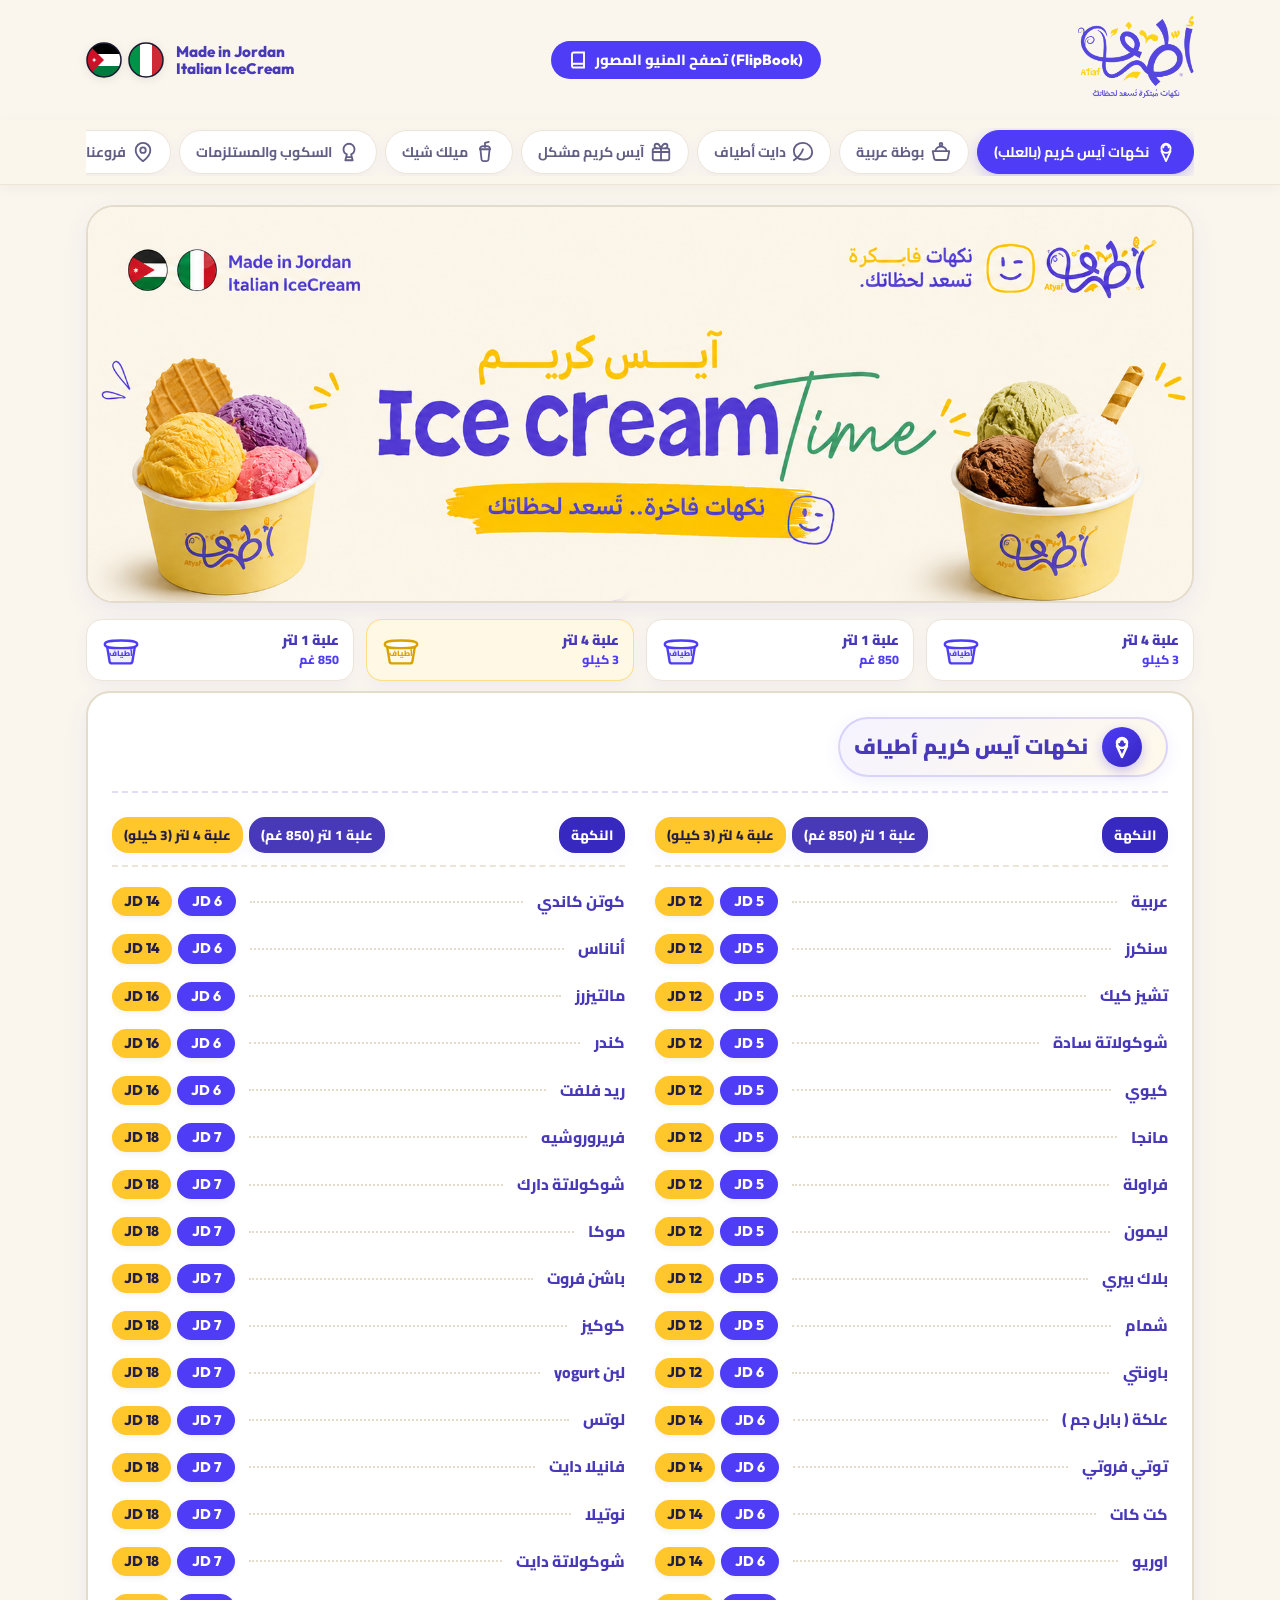
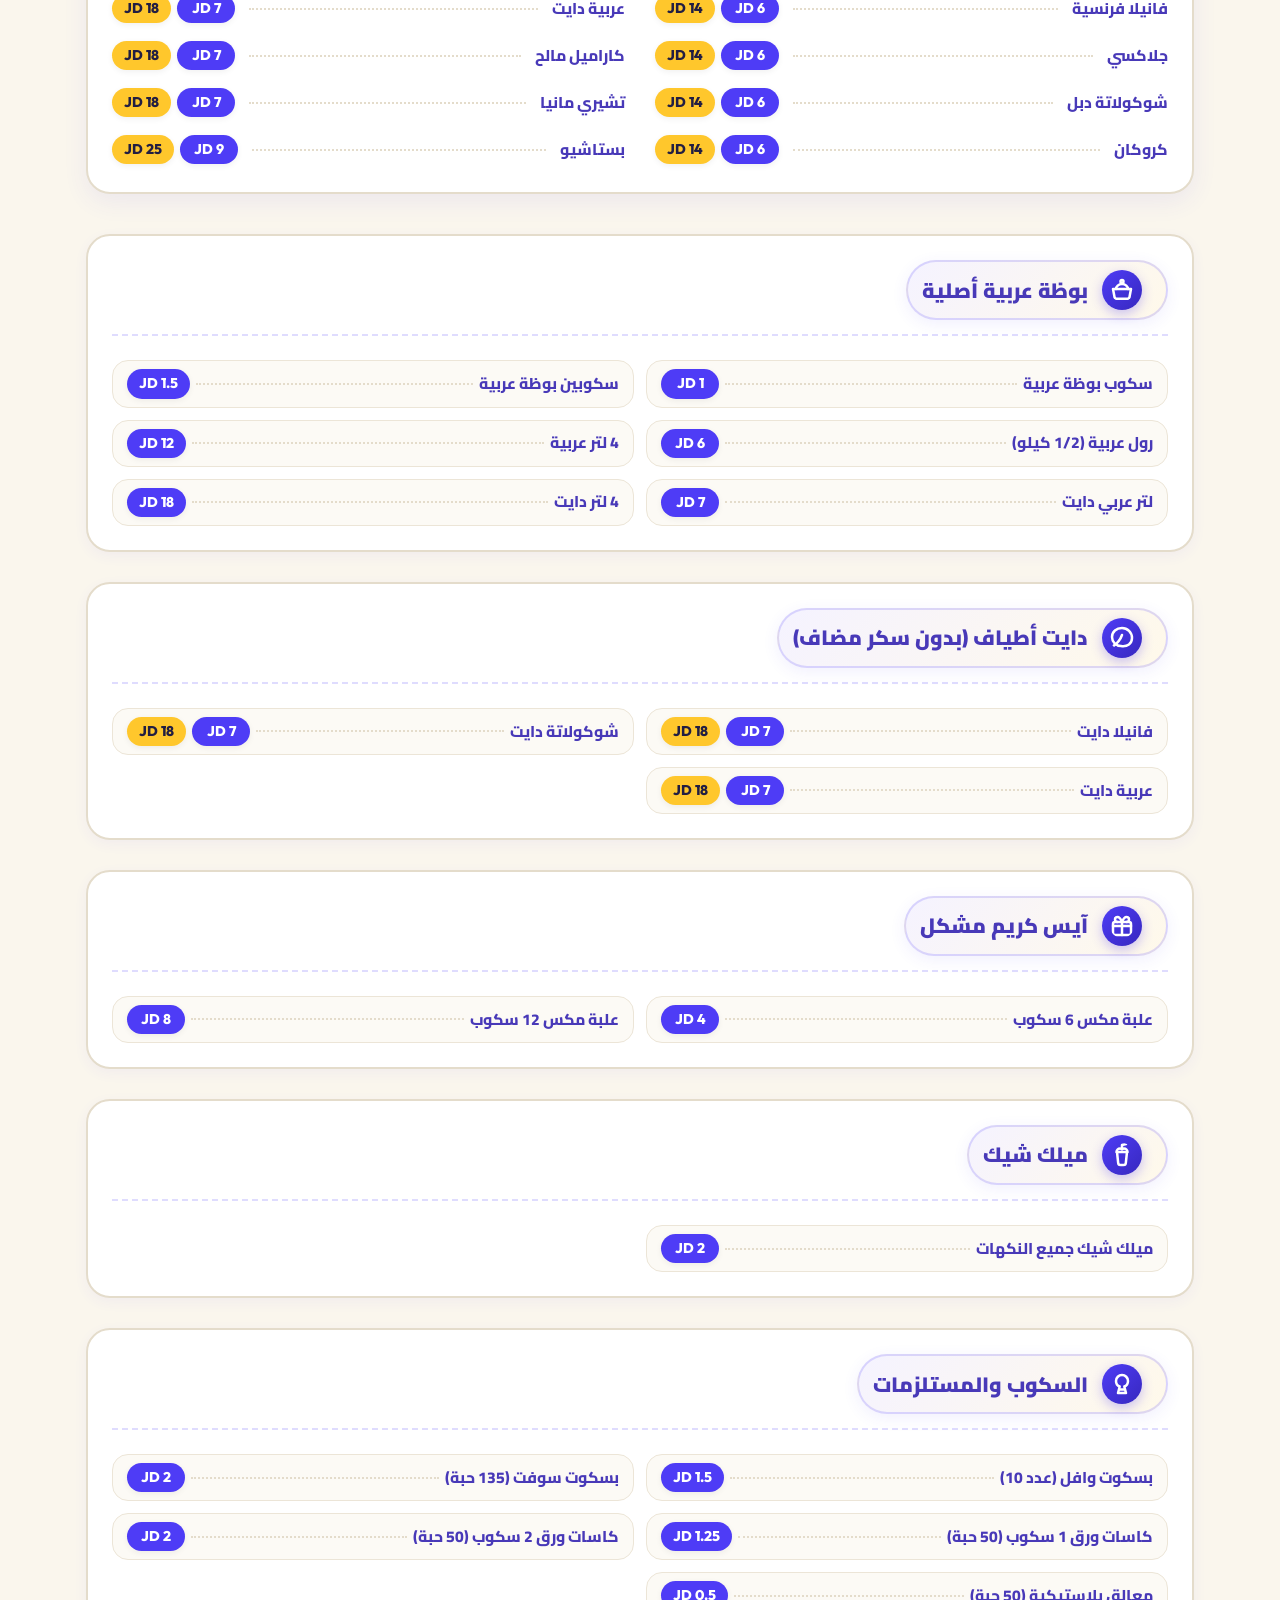
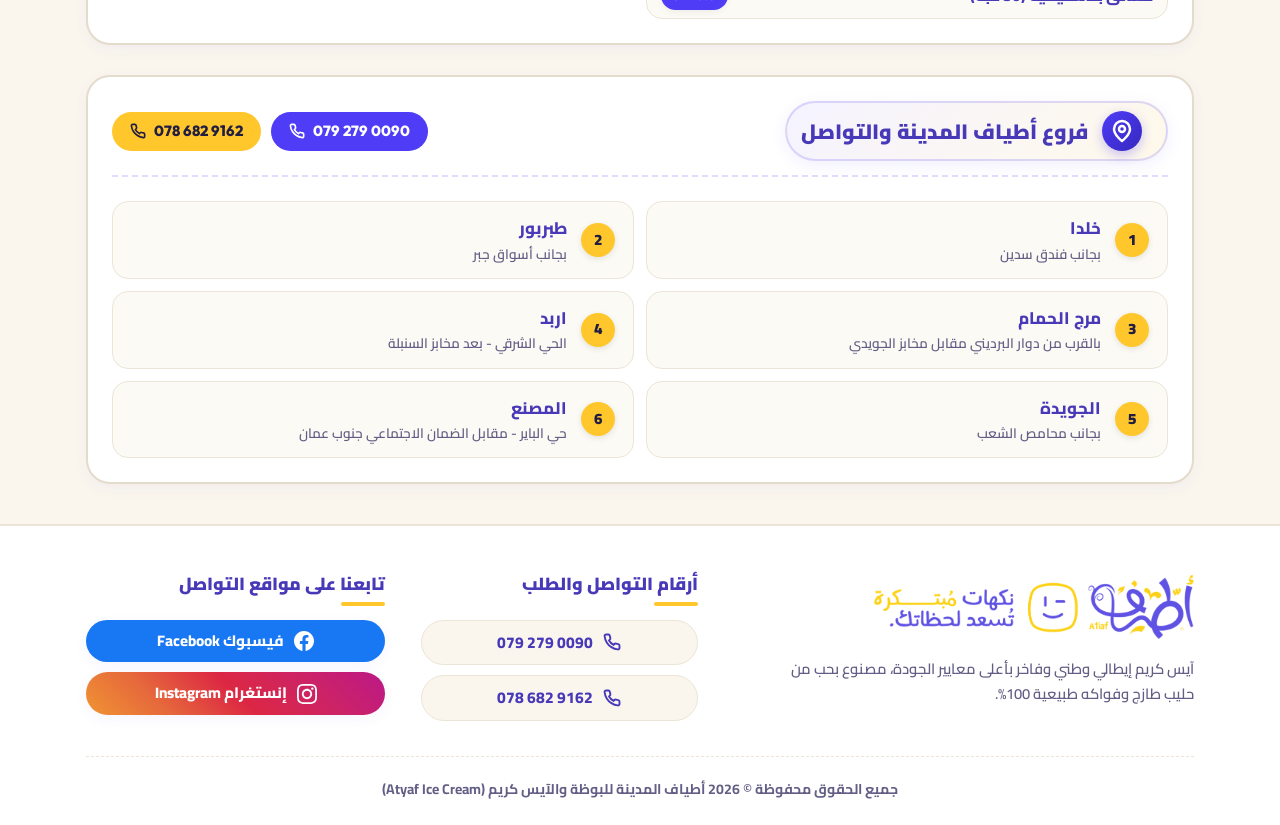
==== index.html @ 439f4ea3 "." ====
<!DOCTYPE html>
<html lang="ar" dir="rtl">

<head>
    <meta charset="UTF-8">
    <meta name="viewport" content="width=device-width, initial-scale=1.0, maximum-scale=5.0">

    <!-- SEO & Metadata -->
    <title>أطياف | قائمة بوظة وآيس كريم أطياف المدينة (Atyaf Ice Cream)</title>
    <meta name="description"
        content="قائمة بوظة وآيس كريم أطياف المدينة في الأردن. نكهات فاخرة 100% طبيعية، بوظة عربية بالمستكة، دايت بدون سكر، وفروعنا في عمان وإربد.">
    <meta name="theme-color" content="#4839B8">

    <!-- Favicon -->
    <link rel="icon" type="image/png" href="images/logo.png">

    <!-- Stylesheet -->
    <link rel="stylesheet" href="css/menu.css">
</head>

<body>

    <!-- 1. TOP HEADER & BRANDING BAR (Strict RTL: Logo Right, Search Center, Flags Left) -->
    <header class="site-header">
        <div class="container">
            <div class="header-inner">

                <!-- 1. Right (RTL Start): Logo -->
                <div class="brand-logo-wrap">
                    <a href="#" title="الصفحة الرئيسية">
                        <img src="images/logo.png" alt="شعار أطياف Atyaf Ice Cream" class="brand-logo-img">
                    </a>
                </div>

                <!-- 2. Center: Catalog Flipbook Button -->
                <div class="search-quick-box">
                    <a href="slider.html" class="phone-call-btn pill-blue" title="تصفح المنيو المصور ككتاب رقمي">
                        <svg width="18" height="18" viewBox="0 0 24 24" fill="none" stroke="currentColor" stroke-width="2.5"><path d="M4 19.5A2.5 2.5 0 0 1 6.5 17H20"/><path d="M6.5 2H20v20H6.5A2.5 2.5 0 0 1 4 19.5v-15A2.5 2.5 0 0 1 6.5 2z"/></svg>
                        <span>تصفح المنيو المصور (FlipBook)</span>
                    </a>
                </div>

                <!-- 3. Left (RTL End): Flags Badge -->
                <div class="flag-badge-custom">
                    <div class="flag-circles-wrap">
                        <!-- Jordan Flag SVG -->
                        <svg class="flag-circle-svg" width="36" height="36" viewBox="0 0 36 36">
                            <defs>
                                <clipPath id="circle-clip-jo">
                                    <circle cx="18" cy="18" r="17" />
                                </clipPath>
                            </defs>
                            <circle cx="18" cy="18" r="17" fill="#ffffff" />
                            <g clip-path="url(#circle-clip-jo)">
                                <rect x="0" y="0" width="36" height="12" fill="#000000" />
                                <rect x="0" y="12" width="36" height="12" fill="#ffffff" />
                                <rect x="0" y="24" width="36" height="12" fill="#007A3D" />
                                <polygon points="0,0 18,18 0,36" fill="#CE1126" />
                                <path d="M6 18l1.5-0.8L8 15.5l0.8 1.7L10.5 18l-1.7 0.8L8 20.5l-0.5-1.7z"
                                    fill="#ffffff" />
                            </g>
                            <circle cx="18" cy="18" r="17" fill="none" stroke="#1A1830" stroke-width="1.5" />
                        </svg>

                        <!-- Italy Flag SVG -->
                        <svg class="flag-circle-svg" width="36" height="36" viewBox="0 0 36 36">
                            <defs>
                                <clipPath id="circle-clip-it">
                                    <circle cx="18" cy="18" r="17" />
                                </clipPath>
                            </defs>
                            <circle cx="18" cy="18" r="17" fill="#ffffff" />
                            <g clip-path="url(#circle-clip-it)">
                                <rect x="0" y="0" width="12" height="36" fill="#009246" />
                                <rect x="12" y="0" width="12" height="36" fill="#ffffff" />
                                <rect x="24" y="0" width="12" height="36" fill="#CE2B37" />
                            </g>
                            <circle cx="18" cy="18" r="17" fill="none" stroke="#1A1830" stroke-width="1.5" />
                        </svg>
                    </div>

                    <div class="flag-badge-text">
                        <span class="top-line">Made in Jordan</span>
                        <span class="bottom-line">Italian IceCream</span>
                    </div>
                </div>

            </div>
        </div>
    </header>

    <!-- 2. STICKY CATEGORY NAVIGATION TABS -->
    <nav class="sticky-menu-nav" aria-label="أقسام القائمة">
        <div class="container">
            <div class="nav-tabs-wrap" id="main-nav-tabs">
                <!-- Dynamically populated by menu.js -->
            </div>
        </div>
    </nav>

    <!-- 3. HERO BANNER SECTION (EXACT HERO IMAGE) -->
    <section class="menu-hero-section">
        <div class="container">
            <div class="hero-image-card">
                <img src="images/hero_section.png" alt="آيس كريم Ice Cream Time — أطياف" class="hero-full-banner-img">
            </div>

            <!-- 4. TUB SIZES CARDS ROW (Vector SVG Icons) -->
            <div class="tub-sizes-sheet-row">
                <!-- Card 1 -->
                <div class="tub-size-sheet-card">
                    <div class="tub-size-txt">
                        <span class="size-lbl">علبة 4 لتر</span>
                        <span class="weight-lbl">3 كيلو</span>
                    </div>
                    <svg class="tub-svg-icon tub-purple" width="40" height="32" viewBox="0 0 42 32" fill="none">
                        <path d="M6 10H36L33 28C33 29.5 31.5 30 30 30H12C10.5 30 9 29.5 9 28L6 10Z" stroke="#4E3CF6"
                            stroke-width="2.5" fill="#F0F0FB" />
                        <path d="M4 10C4 7 8 6 21 6C34 6 38 7 38 10C38 13 34 14 21 14C8 14 4 13 4 10Z" stroke="#4E3CF6"
                            stroke-width="2.5" fill="#ffffff" /><text x="21" y="22" font-size="8" font-family="Cairo"
                            font-weight="900" fill="#4E3CF6" text-anchor="middle">أطياف</text>
                    </svg>
                </div>

                <!-- Card 2 -->
                <div class="tub-size-sheet-card">
                    <div class="tub-size-txt">
                        <span class="size-lbl">علبة 1 لتر</span>
                        <span class="weight-lbl">850 غم</span>
                    </div>
                    <svg class="tub-svg-icon tub-purple" width="40" height="32" viewBox="0 0 42 32" fill="none">
                        <path d="M6 10H36L33 28C33 29.5 31.5 30 30 30H12C10.5 30 9 29.5 9 28L6 10Z" stroke="#4E3CF6"
                            stroke-width="2.5" fill="#F0F0FB" />
                        <path d="M4 10C4 7 8 6 21 6C34 6 38 7 38 10C38 13 34 14 21 14C8 14 4 13 4 10Z" stroke="#4E3CF6"
                            stroke-width="2.5" fill="#ffffff" /><text x="21" y="22" font-size="8" font-family="Cairo"
                            font-weight="900" fill="#4E3CF6" text-anchor="middle">أطياف</text>
                    </svg>
                </div>

                <!-- Card 3 -->
                <div class="tub-size-sheet-card yellow-border-card">
                    <div class="tub-size-txt">
                        <span class="size-lbl">علبة 4 لتر</span>
                        <span class="weight-lbl">3 كيلو</span>
                    </div>
                    <svg class="tub-svg-icon tub-yellow" width="40" height="32" viewBox="0 0 42 32" fill="none">
                        <path d="M6 10H36L33 28C33 29.5 31.5 30 30 30H12C10.5 30 9 29.5 9 28L6 10Z" stroke="#D9A200"
                            stroke-width="2.5" fill="#FFF8E5" />
                        <path d="M4 10C4 7 8 6 21 6C34 6 38 7 38 10C38 13 34 14 21 14C8 14 4 13 4 10Z" stroke="#D9A200"
                            stroke-width="2.5" fill="#ffffff" /><text x="21" y="22" font-size="8" font-family="Cairo"
                            font-weight="900" fill="#D9A200" text-anchor="middle">أطياف</text>
                    </svg>
                </div>

                <!-- Card 4 -->
                <div class="tub-size-sheet-card">
                    <div class="tub-size-txt">
                        <span class="size-lbl">علبة 1 لتر</span>
                        <span class="weight-lbl">850 غم</span>
                    </div>
                    <svg class="tub-svg-icon tub-purple" width="40" height="32" viewBox="0 0 42 32" fill="none">
                        <path d="M6 10H36L33 28C33 29.5 31.5 30 30 30H12C10.5 30 9 29.5 9 28L6 10Z" stroke="#4E3CF6"
                            stroke-width="2.5" fill="#F0F0FB" />
                        <path d="M4 10C4 7 8 6 21 6C34 6 38 7 38 10C38 13 34 14 21 14C8 14 4 13 4 10Z" stroke="#4E3CF6"
                            stroke-width="2.5" fill="#ffffff" /><text x="21" y="22" font-size="8" font-family="Cairo"
                            font-weight="900" fill="#4E3CF6" text-anchor="middle">أطياف</text>
                    </svg>
                </div>
            </div>

        </div>
    </section>

    <!-- MAIN CONTENT SECTIONS -->
    <main class="container">

        <!-- 5. MAIN TWIN MENU TABLE (RTL Flow) -->
        <section class="menu-table-sheet" id="flavors-table">
            <div class="section-title-header-wrap">
                <h3 class="section-title-header">
                    <svg width="24" height="24" viewBox="0 0 24 24" fill="none" stroke="currentColor" stroke-width="2.5" stroke-linecap="round" stroke-linejoin="round">
                        <path d="m7 11 5 11 5-11"/>
                        <circle cx="12" cy="8" r="5"/>
                        <path d="M9 7a3 3 0 0 1 6 0"/>
                    </svg>
                    <span>نكهات آيس كريم أطياف</span>
                </h3>
            </div>
            <div class="twin-columns-layout">

                <!-- RIGHT HALF COLUMN (RTL First Column: 19 Flavors) -->
                <div class="flavor-column-box">
                    <div class="table-col-header-pills">
                        <div class="col-header-pill header-dark-purple">النكهة</div>
                        <div class="header-prices-group">
                            <div class="col-header-pill header-purple">علبة 1 لتر (850 غم)</div>
                            <div class="col-header-pill header-yellow">علبة 4 لتر (3 كيلو)</div>
                        </div>
                    </div>
                    <div class="flavor-table-list" id="right-flavors-body">
                        <!-- Populated by menu.js -->
                    </div>
                </div>

                <!-- LEFT HALF COLUMN (RTL Second Column: 18 Flavors) -->
                <div class="flavor-column-box">
                    <div class="table-col-header-pills">
                        <div class="col-header-pill header-dark-purple">النكهة</div>
                        <div class="header-prices-group">
                            <div class="col-header-pill header-purple">علبة 1 لتر (850 غم)</div>
                            <div class="col-header-pill header-yellow">علبة 4 لتر (3 كيلو)</div>
                        </div>
                    </div>
                    <div class="flavor-table-list" id="left-flavors-body">
                        <!-- Populated by menu.js -->
                    </div>
                </div>

            </div>
        </section>

        <!-- 6. ARABIC BOOZA SECTION -->
        <section class="other-section-box" id="arabic-booza">
            <div class="section-title-header-wrap">
                <h3 class="section-title-header">
                    <svg width="24" height="24" viewBox="0 0 24 24" fill="none" stroke="currentColor" stroke-width="2.5" stroke-linecap="round" stroke-linejoin="round">
                        <path d="M3 11h18l-1.5 8a2 2 0 0 1-2 1.7H6.5a2 2 0 0 1-2-1.7L3 11z"/>
                        <path d="M6 11c0-2.5 2.5-5 6-5s6 2.5 6 5"/>
                        <circle cx="12" cy="3.5" r="1.5"/>
                    </svg>
                    <span>بوظة عربية أصلية</span>
                </h3>
            </div>
            <div class="simple-grid-container" id="booza-items-grid">
                <!-- Populated by menu.js -->
            </div>
        </section>

        <!-- 7. ATYAF DIET SECTION -->
        <section class="other-section-box" id="atyaf-diet">
            <div class="section-title-header-wrap">
                <h3 class="section-title-header">
                    <svg width="24" height="24" viewBox="0 0 24 24" fill="none" stroke="currentColor" stroke-width="2.5" stroke-linecap="round" stroke-linejoin="round">
                        <path d="M11 20A9 9 0 0 1 2 11C2 5.5 6.5 2 12 2c5.5 0 10 4.5 10 10 0 5.5-4.5 9-11 8z"/>
                        <path d="M2 21c5.5-3.5 8.5-7.5 10-12"/>
                    </svg>
                    <span>دايت أطياف (بدون سكر مضاف)</span>
                </h3>
            </div>
            <div class="simple-grid-container" id="diet-items-grid">
                <!-- Populated by menu.js -->
            </div>
        </section>

        <!-- 8. MIXED BOXES SECTION -->
        <section class="other-section-box" id="mixed-boxes">
            <div class="section-title-header-wrap">
                <h3 class="section-title-header">
                    <svg width="24" height="24" viewBox="0 0 24 24" fill="none" stroke="currentColor" stroke-width="2.5" stroke-linecap="round" stroke-linejoin="round">
                        <rect x="3" y="8" width="18" height="13" rx="2"/>
                        <path d="M12 8v13"/>
                        <path d="M3 12h18"/>
                        <path d="M7.5 8a2.5 2.5 0 0 1 0-5C10 3 12 8 12 8s2-5 4.5-5a2.5 2.5 0 0 1 0 5"/>
                    </svg>
                    <span>آيس كريم مشكل</span>
                </h3>
            </div>
            <div class="simple-grid-container" id="mixed-boxes-grid">
                <!-- Populated by menu.js -->
            </div>
        </section>

        <!-- 9. MILKSHAKES SECTION -->
        <section class="other-section-box" id="milkshakes">
            <div class="section-title-header-wrap">
                <h3 class="section-title-header">
                    <svg width="24" height="24" viewBox="0 0 24 24" fill="none" stroke="currentColor" stroke-width="2.5" stroke-linecap="round" stroke-linejoin="round">
                        <path d="M7 9h10l-1.2 11.2a2 2 0 0 1-2 1.8H10.2a2 2 0 0 1-2-1.8L7 9z"/>
                        <path d="M6.5 9A3.5 3.5 0 0 1 10 5.5c.8 0 1.5.3 2 .8.5-.5 1.2-.8 2-.8A3.5 3.5 0 0 1 17.5 9"/>
                        <path d="M12 6V2L16 1"/>
                    </svg>
                    <span>ميلك شيك</span>
                </h3>
            </div>
            <div class="simple-grid-container" id="milkshakes-grid">
                <!-- Populated by menu.js -->
            </div>
        </section>

        <!-- 10. SUPPLIES SECTION -->
        <section class="other-section-box" id="supplies">
            <div class="section-title-header-wrap">
                <h3 class="section-title-header">
                    <svg width="24" height="24" viewBox="0 0 24 24" fill="none" stroke="currentColor" stroke-width="2.5" stroke-linecap="round" stroke-linejoin="round">
                        <path d="M12 3a6 6 0 0 0-6 6c0 2.5 1.5 4.7 3.7 5.5L8 21h8l-1.7-6.5C16.5 13.7 18 11.5 18 9a6 6 0 0 0-6-6z"/>
                        <path d="M10 17.5h4"/>
                    </svg>
                    <span>السكوب والمستلزمات</span>
                </h3>
            </div>
            <div class="simple-grid-container" id="supplies-items-grid">
                <!-- Populated by menu.js -->
            </div>
        </section>

        <!-- 8. BRANCHES & CONTACT SECTION -->
        <section class="other-section-box" id="branches-contact">
            <div class="section-title-header-wrap">
                <h3 class="section-title-header">
                    <svg width="24" height="24" viewBox="0 0 24 24" fill="none" stroke="currentColor" stroke-width="2.5" stroke-linecap="round" stroke-linejoin="round">
                        <path d="M20 10c0 6-8 12-8 12s-8-6-8-12a8 8 0 1 1 16 0z"/>
                        <circle cx="12" cy="10" r="3"/>
                    </svg>
                    <span>فروع أطياف المدينة والتواصل</span>
                </h3>
                <div class="header-phone-btns">
                    <a href="tel:0792790090" class="phone-call-btn pill-blue">
                        <svg width="16" height="16" viewBox="0 0 24 24" fill="none" stroke="currentColor"
                            stroke-width="2.5">
                            <path
                                d="M22 16.92v3a2 2 0 0 1-2.18 2 19.79 19.79 0 0 1-8.63-3.07 19.5 19.5 0 0 1-6-6 19.79 19.79 0 0 1-3.07-8.67A2 2 0 0 1 4.11 2h3a2 2 0 0 1 2 1.72 12.84 12.84 0 0 0 .7 2.81 2 2 0 0 1-.45 2.11L8.09 9.91a16 16 0 0 0 6 6l1.27-1.27a2 2 0 0 1 2.11-.45 12.84 12.84 0 0 0 2.81.7A2 2 0 0 1 22 16.92z" />
                        </svg>
                        <span>079 279 0090</span>
                    </a>
                    <a href="tel:0786829162" class="phone-call-btn pill-yellow">
                        <svg width="16" height="16" viewBox="0 0 24 24" fill="none" stroke="currentColor"
                            stroke-width="2.5">
                            <path
                                d="M22 16.92v3a2 2 0 0 1-2.18 2 19.79 19.79 0 0 1-8.63-3.07 19.5 19.5 0 0 1-6-6 19.79 19.79 0 0 1-3.07-8.67A2 2 0 0 1 4.11 2h3a2 2 0 0 1 2 1.72 12.84 12.84 0 0 0 .7 2.81 2 2 0 0 1-.45 2.11L8.09 9.91a16 16 0 0 0 6 6l1.27-1.27a2 2 0 0 1 2.11-.45 12.84 12.84 0 0 0 2.81.7A2 2 0 0 1 22 16.92z" />
                        </svg>
                        <span>078 682 9162</span>
                    </a>
                </div>
            </div>

            <div class="simple-grid-container" id="branches-items-grid">
                <!-- Populated by menu.js -->
            </div>
        </section>

    </main>



    <!-- 10. SITE FOOTER (With Logo 222.png, Phones, Facebook, Instagram) -->
    <footer class="site-footer">
        <div class="container">
            <div class="footer-top-grid">

                <!-- Col 1: Brand & Logo 222.png -->
                <div class="footer-brand-col">
                    <img src="images/222.png" alt="أطياف - نكهات مبتكرة تسعد لحظاتك" class="footer-logo-img">
                    <p class="footer-brand-desc">
                        آيس كريم إيطالي وطني وفاخر بأعلى معايير الجودة، مصنوع بحب من حليب طازج وفواكه طبيعية 100%.
                    </p>
                </div>

                <!-- Col 2: Phone Numbers & Direct Contact -->
                <div class="footer-col">
                    <h4 class="footer-col-title">أرقام التواصل والطلب</h4>
                    <div class="footer-phones-list">
                        <a href="tel:0792790090" class="footer-phone-link">
                            <svg width="18" height="18" viewBox="0 0 24 24" fill="none" stroke="currentColor"
                                stroke-width="2.5">
                                <path
                                    d="M22 16.92v3a2 2 0 0 1-2.18 2 19.79 19.79 0 0 1-8.63-3.07 19.5 19.5 0 0 1-6-6 19.79 19.79 0 0 1-3.07-8.67A2 2 0 0 1 4.11 2h3a2 2 0 0 1 2 1.72 12.84 12.84 0 0 0 .7 2.81 2 2 0 0 1-.45 2.11L8.09 9.91a16 16 0 0 0 6 6l1.27-1.27a2 2 0 0 1 2.11-.45 12.84 12.84 0 0 0 2.81.7A2 2 0 0 1 22 16.92z" />
                            </svg>
                            <span dir="ltr">079 279 0090</span>
                        </a>
                        <a href="tel:0786829162" class="footer-phone-link">
                            <svg width="18" height="18" viewBox="0 0 24 24" fill="none" stroke="currentColor"
                                stroke-width="2.5">
                                <path
                                    d="M22 16.92v3a2 2 0 0 1-2.18 2 19.79 19.79 0 0 1-8.63-3.07 19.5 19.5 0 0 1-6-6 19.79 19.79 0 0 1-3.07-8.67A2 2 0 0 1 4.11 2h3a2 2 0 0 1 2 1.72 12.84 12.84 0 0 0 .7 2.81 2 2 0 0 1-.45 2.11L8.09 9.91a16 16 0 0 0 6 6l1.27-1.27a2 2 0 0 1 2.11-.45 12.84 12.84 0 0 0 2.81.7A2 2 0 0 1 22 16.92z" />
                            </svg>
                            <span dir="ltr">078 682 9162</span>
                        </a>
                    </div>
                </div>

                <!-- Col 3: Social Links (Facebook & Instagram) -->
                <div class="footer-col">
                    <h4 class="footer-col-title">تابعنا على مواقع التواصل</h4>
                    <div class="footer-social-links">
                        <a href="https://www.facebook.com/Atyafalmadinaicecream" target="_blank" rel="noopener noreferrer"
                            class="social-btn facebook-btn">
                            <svg width="20" height="20" viewBox="0 0 24 24" fill="currentColor">
                                <path
                                    d="M24 12.073c0-6.627-5.373-12-12-12s-12 5.373-12 12c0 5.99 4.388 10.954 10.125 11.854v-8.385H7.078v-3.47h3.047V9.43c0-3.007 1.792-4.669 4.533-4.669 1.312 0 2.686.235 2.686.235v2.953H15.83c-1.491 0-1.956.925-1.956 1.874v2.25h3.328l-.532 3.47h-2.796v8.385C19.612 23.027 24 18.062 24 12.073z" />
                            </svg>
                            <span>فيسبوك Facebook</span>
                        </a>
                        <a href="https://www.instagram.com/atiaficecream.jo/" target="_blank" rel="noopener noreferrer"
                            class="social-btn instagram-btn">
                            <svg width="20" height="20" viewBox="0 0 24 24" fill="currentColor">
                                <path
                                    d="M12 2.163c3.204 0 3.584.012 4.85.07 3.252.148 4.771 1.691 4.919 4.919.058 1.265.069 1.645.069 4.849 0 3.205-.012 3.584-.069 4.849-.149 3.225-1.664 4.771-4.919 4.919-1.266.058-1.644.07-4.85.07-3.204 0-3.584-.012-4.849-.07-3.26-.149-4.771-1.699-4.919-4.92-.058-1.265-.07-1.644-.07-4.849 0-3.204.013-3.583.07-4.849.149-3.227 1.664-4.771 4.919-4.919 1.266-.057 1.645-.069 4.849-.069zm0-2.163c-3.259 0-3.667.014-4.947.072-4.358.2-6.78 2.618-6.98 6.98-.059 1.281-.073 1.689-.073 4.948 0 3.259.014 3.668.072 4.948.2 4.358 2.618 6.78 6.98 6.98 1.281.058 1.689.072 4.948.072 3.259 0 3.668-.014 4.948-.072 4.354-.2 6.782-2.618 6.979-6.98.059-1.28.073-1.689.073-4.948 0-3.259-.014-3.667-.072-4.947-.196-4.354-2.617-6.78-6.979-6.98-1.281-.059-1.69-.073-4.949-.073zm0 5.838c-3.403 0-6.162 2.759-6.162 6.162s2.759 6.163 6.162 6.163 6.162-2.759 6.162-6.163c0-3.403-2.759-6.162-6.162-6.162zm0 10.162c-2.209 0-4-1.79-4-4 0-2.209 1.791-4 4-4s4 1.791 4 4c0 2.21-1.791 4-4 4zm6.406-11.845c-.796 0-1.441.645-1.441 1.44s.645 1.44 1.441 1.44c.795 0 1.439-.645 1.439-1.44s-.644-1.44-1.439-1.44z" />
                            </svg>
                            <span>إنستغرام Instagram</span>
                        </a>
                    </div>
                </div>

            </div>

            <!-- Footer Bottom Bar -->
            <div class="footer-bottom-bar">
                <p>جميع الحقوق محفوظة © 2026 أطياف المدينة للبوظة والآيس كريم (Atyaf Ice Cream)</p>
            </div>
        </div>
    </footer>

    <!-- Scripts -->
    <script src="js/menu.js"></script>
</body>

</html>
---- css/menu.css ----
/* ==========================================================================
   Atyaf Ice Cream — Authentic Digital Menu UI (Exact Match to Reference Sheet)
   Strict RTL (Right-to-Left) Arabic Flow Architecture
   ========================================================================== */

@import url('https://fonts.googleapis.com/css2?family=Cairo:wght@400;600;700;800;900&family=Outfit:wght@500;600;700;800&family=Caveat:wght@700&display=swap');

:root {
    /* Exact Color Tokens from Atyaf Menu Reference Sheet */
    --bg-page: #FAF6ED;
    --bg-table: #FFFFFF;
    --bg-row-alt: #FCFAF5;

    --purple-primary: #4E3CF6;
    --purple-dark: #3728BF;
    --purple-light: #EEECFF;
    --purple-header: #4839B8;

    --yellow-accent: #FFC72C;
    --yellow-dark: #D9A200;
    --yellow-light: #FFF8E5;

    --green-accent: #25C974;
    --green-dark: #1CA85F;

    --text-dark: #221E42;
    --text-muted: #625E85;
    --text-light: #8E8AA8;

    --border-subtle: #ECE5D7;
    --border-table: #E4DCCB;

    --radius-sm: 8px;
    --radius-md: 16px;
    --radius-lg: 24px;
    --radius-pill: 50px;

    --shadow-sm: 0 4px 14px rgba(78, 60, 246, 0.05);
    --shadow-md: 0 8px 24px rgba(78, 60, 246, 0.08);
    --shadow-lg: 0 16px 40px rgba(78, 60, 246, 0.12);

    --transition: 0.25s cubic-bezier(0.4, 0, 0.2, 1);
}

/* Reset & Global Base */
*, *::before, *::after {
    box-sizing: border-box;
    margin: 0;
    padding: 0;
}

html {
    font-family: 'Cairo', system-ui, -apple-system, sans-serif;
    background-color: var(--bg-page);
    color: var(--text-dark);
    scroll-behavior: smooth;
    direction: rtl;
    text-align: right;
    max-width: 100vw;
    overflow-x: hidden;
    -webkit-text-size-adjust: 100%;
}

body {
    min-height: 100vh;
    display: flex;
    flex-direction: column;
    max-width: 100vw;
    overflow-x: hidden;
    line-height: 1.5;
    background-color: var(--bg-page);
    direction: rtl;
}

a {
    color: inherit;
    text-decoration: none;
}

button {
    font-family: inherit;
    border: none;
    outline: none;
    background: none;
    cursor: pointer;
}

.container {
    width: 100%;
    max-width: 1140px;
    margin: 0 auto;
    padding: 0 16px;
}

/* 1. TOP HEADER & BRANDING BAR */
.site-header {
    padding: 16px 0;
}

.header-inner {
    display: flex;
    align-items: center;
    justify-content: space-between;
    direction: rtl;
}

/* Flag Badge Custom */
.flag-badge-custom {
    display: flex;
    align-items: center;
    gap: 12px;
    direction: ltr;
}

.flag-circles-wrap {
    display: flex;
    align-items: center;
    gap: 6px;
}

.flag-circle-svg {
    filter: drop-shadow(0 2px 5px rgba(0, 0, 0, 0.08));
    transition: transform var(--transition);
}

.flag-circle-svg:hover {
    transform: scale(1.08);
}

.flag-badge-text {
    display: flex;
    flex-direction: column;
    text-align: left;
    font-family: 'Outfit', 'Cairo', sans-serif;
    font-weight: 800;
    color: var(--purple-header);
    line-height: 1.15;
    font-size: 0.95rem;
}

.brand-logo-wrap {
    display: flex;
    align-items: center;
    gap: 10px;
}

.brand-logo-img {
    height: 82px;
    width: auto;
    object-fit: contain;
    transition: transform var(--transition);
}

.brand-logo-img:hover {
    transform: scale(1.05);
}

.search-quick-box {
    display: flex;
    align-items: center;
}

.search-input-wrapper {
    position: relative;
    display: flex;
    align-items: center;
}

.search-svg-icon {
    position: absolute;
    right: 14px;
    pointer-events: none;
}

.search-input-field {
    background: #ffffff;
    border: 1.5px solid var(--border-subtle);
    padding: 9px 42px 9px 18px;
    border-radius: var(--radius-pill);
    font-family: 'Cairo', sans-serif;
    font-size: 0.9rem;
    font-weight: 600;
    width: 240px;
    text-align: right;
    direction: rtl;
    transition: var(--transition);
}

.search-input-field:focus {
    outline: none;
    border-color: var(--purple-primary);
    box-shadow: 0 0 0 3px rgba(78, 60, 246, 0.15);
}

/* 2. STICKY CATEGORY NAVIGATION */
.sticky-menu-nav {
    position: sticky;
    top: 0;
    z-index: 100;
    background: rgba(250, 246, 237, 0.95);
    backdrop-filter: blur(12px);
    -webkit-backdrop-filter: blur(12px);
    border-bottom: 1px solid var(--border-subtle);
    box-shadow: 0 4px 14px rgba(0, 0, 0, 0.04);
    padding: 8px 0;
    direction: rtl;
}

.nav-tabs-wrap {
    display: flex;
    gap: 8px;
    overflow-x: auto;
    scrollbar-width: none;
    padding: 2px 0;
    direction: rtl;
}

.nav-tabs-wrap::-webkit-scrollbar {
    display: none;
}

.nav-tab-btn {
    display: flex;
    align-items: center;
    gap: 6px;
    padding: 8px 16px;
    border-radius: var(--radius-pill);
    background: #ffffff;
    color: var(--text-muted);
    font-size: 0.88rem;
    font-weight: 700;
    white-space: nowrap;
    border: 1px solid var(--border-subtle);
    box-shadow: var(--shadow-sm);
    transition: var(--transition);
}

.tab-icon-svg-wrap {
    display: flex;
    align-items: center;
}

.nav-tab-btn:hover {
    color: var(--purple-primary);
    border-color: var(--purple-primary);
}

.nav-tab-btn.active {
    background: var(--purple-primary);
    color: #ffffff;
    border-color: var(--purple-primary);
    box-shadow: 0 4px 14px rgba(78, 60, 246, 0.28);
}

/* 3. HERO BANNER SECTION (EXACT HERO IMAGE) */
.menu-hero-section {
    padding: 20px 0 10px 0;
}

.hero-image-card {
    background: #FFFDF8;
    border: 2px solid var(--border-table);
    border-radius: 28px;
    padding: 0;
    overflow: hidden;
    box-shadow: var(--shadow-md);
    display: flex;
    justify-content: center;
    align-items: center;
}

.hero-full-banner-img {
    width: 100%;
    height: auto;
    display: block;
    object-fit: cover;
    border-radius: 26px;
}

/* 4. TUB SIZES CARDS ROW */
.tub-sizes-sheet-row {
    display: grid;
    grid-template-columns: repeat(4, 1fr);
    gap: 12px;
    margin-top: 16px;
    direction: rtl;
}

.tub-size-sheet-card {
    background: #ffffff;
    border: 1.5px solid var(--border-subtle);
    border-radius: var(--radius-md);
    padding: 10px 14px;
    display: flex;
    align-items: center;
    justify-content: space-between;
    gap: 10px;
    box-shadow: var(--shadow-sm);
}

.tub-size-sheet-card.yellow-border-card {
    background: var(--yellow-light);
    border-color: rgba(255, 199, 44, 0.5);
}

.tub-size-txt {
    display: flex;
    flex-direction: column;
    text-align: right;
}

.size-lbl {
    font-size: 0.88rem;
    font-weight: 900;
    color: var(--purple-header);
}

.weight-lbl {
    font-size: 0.78rem;
    font-weight: 800;
    color: var(--purple-primary);
}

.tub-svg-icon {
    flex-shrink: 0;
}

/* 5. MAIN TWIN MENU TABLE (Strict RTL Layout) */
.menu-table-sheet {
    background: var(--bg-table);
    border-radius: var(--radius-lg);
    border: 2px solid var(--border-table);
    box-shadow: var(--shadow-md);
    padding: 24px;
    margin-bottom: 40px;
    direction: rtl;
}

.twin-columns-layout {
    display: grid;
    grid-template-columns: 1fr 1fr;
    gap: 30px;
    direction: rtl;
}

/* Single Column Table Box */
.flavor-column-box {
    display: flex;
    flex-direction: column;
    direction: rtl;
}

/* Table Header Pills Row */
.table-col-header-pills {
    display: flex;
    align-items: center;
    justify-content: space-between;
    gap: 10px;
    margin-bottom: 16px;
    padding-bottom: 12px;
    border-bottom: 2px dashed var(--border-subtle);
}

.header-prices-group {
    display: flex;
    align-items: center;
    gap: 6px;
}

.col-header-pill {
    padding: 8px 12px;
    border-radius: var(--radius-md);
    text-align: center;
    font-size: 0.85rem;
    font-weight: 800;
    color: #ffffff;
    box-shadow: var(--shadow-sm);
}

.header-purple {
    background: var(--purple-header);
}

.header-yellow {
    background: var(--yellow-accent);
    color: var(--text-dark);
}

.header-dark-purple {
    background: var(--purple-dark);
}

/* Flavor Table Row Items */
.flavor-table-list {
    display: flex;
    flex-direction: column;
    gap: 10px;
}

.flavor-table-row {
    display: flex;
    align-items: center;
    justify-content: space-between;
    gap: 8px;
    padding: 4px 0;
    direction: rtl;
    transition: var(--transition);
}

.flavor-table-row:hover {
    background: var(--bg-row-alt);
    border-radius: var(--radius-sm);
}

/* Price Pills Group on Left */
.prices-group {
    display: flex;
    align-items: center;
    gap: 6px;
    flex-shrink: 0;
}

.price-pill {
    font-family: 'Outfit', 'Cairo', sans-serif;
    font-weight: 800;
    font-size: 0.88rem;
    padding: 4px 12px;
    border-radius: var(--radius-pill);
    min-width: 58px;
    text-align: center;
    box-shadow: 0 2px 6px rgba(0,0,0,0.06);
    white-space: nowrap;
    flex-shrink: 0;
}

.pill-blue {
    background: var(--purple-primary);
    color: #ffffff;
}

.pill-yellow {
    background: var(--yellow-accent);
    color: var(--text-dark);
}

.pill-dark-purple {
    background: var(--purple-dark);
    color: #ffffff;
}

/* Dotted Leader Line */
.dotted-leader {
    flex: 1;
    border-bottom: 2px dotted var(--border-table);
    margin: 0 6px;
    height: 1px;
}

/* Flavor Label & Image Thumbnail on Right */
.flavor-label-wrap {
    display: flex;
    align-items: center;
    gap: 8px;
    flex-shrink: 0;
    text-align: right;
    direction: rtl;
}

.flavor-name-text {
    font-size: 0.98rem;
    font-weight: 800;
    color: var(--purple-header);
}

.flavor-thumb-img {
    width: 32px;
    height: 32px;
    border-radius: 50%;
    object-fit: cover;
    border: 2px solid #ffffff;
    box-shadow: 0 2px 6px rgba(0, 0, 0, 0.14);
    flex-shrink: 0;
}

.item-name-wrap {
    display: flex;
    align-items: center;
    gap: 8px;
    direction: rtl;
}

/* 6. OTHER SECTIONS (Booza, Supplies, Branches) */
.other-section-box {
    background: var(--bg-table);
    border-radius: var(--radius-lg);
    border: 2px solid var(--border-table);
    padding: 24px;
    margin-bottom: 30px;
    box-shadow: var(--shadow-sm);
    direction: rtl;
}

.section-title-header-wrap {
    display: flex;
    align-items: center;
    justify-content: space-between;
    gap: 16px;
    margin-bottom: 24px;
    padding-bottom: 14px;
    border-bottom: 2px dashed rgba(78, 60, 246, 0.18);
    flex-wrap: wrap;
    direction: rtl;
}

.section-title-header {
    display: inline-flex;
    align-items: center;
    gap: 14px;
    background: linear-gradient(135deg, #F5F3FF 0%, #FFF9EA 100%);
    padding: 8px 24px 8px 14px;
    border-radius: var(--radius-pill);
    border: 2px solid rgba(78, 60, 246, 0.18);
    box-shadow: 0 4px 16px rgba(78, 60, 246, 0.08);
    font-size: 1.3rem;
    font-weight: 900;
    color: var(--purple-header);
    transition: var(--transition);
    position: relative;
    user-select: none;
}

.section-title-header:hover {
    transform: translateY(-2px);
    border-color: var(--purple-primary);
    box-shadow: 0 8px 24px rgba(78, 60, 246, 0.15);
    background: linear-gradient(135deg, #EDE9FF 0%, #FFF4D4 100%);
}

.section-title-header > svg,
.section-title-icon-badge {
    width: 40px;
    height: 40px;
    padding: 8px;
    border-radius: 50%;
    background: linear-gradient(135deg, var(--purple-primary) 0%, var(--purple-dark) 100%);
    stroke: #ffffff !important;
    box-shadow: 0 4px 12px rgba(78, 60, 246, 0.3);
    flex-shrink: 0;
    transition: transform var(--transition);
}

.section-title-header:hover > svg,
.section-title-header:hover .section-title-icon-badge {
    transform: rotate(-10deg) scale(1.1);
}

.header-phone-btns {
    display: flex;
    align-items: center;
    gap: 10px;
}

.phone-call-btn {
    display: inline-flex;
    align-items: center;
    justify-content: center;
    gap: 8px;
    padding: 8px 18px;
    border-radius: var(--radius-pill);
    font-family: 'Outfit', 'Cairo', sans-serif;
    font-weight: 800;
    font-size: 0.92rem;
    direction: ltr;
    white-space: nowrap;
    transition: var(--transition);
}

.phone-call-btn:hover {
    transform: translateY(-2px);
    box-shadow: var(--shadow-sm);
}

.simple-grid-container {
    display: grid;
    grid-template-columns: repeat(2, 1fr);
    gap: 12px;
    direction: rtl;
}

.simple-item-card {
    display: flex;
    align-items: center;
    justify-content: space-between;
    background: var(--bg-row-alt);
    padding: 8px 14px;
    border-radius: var(--radius-md);
    border: 1px solid var(--border-subtle);
    direction: rtl;
    transition: var(--transition);
}

.simple-item-card:hover {
    background: #ffffff;
    box-shadow: var(--shadow-sm);
}

.item-name {
    font-size: 0.95rem;
    font-weight: 800;
    color: var(--purple-header);
}

.branch-item-card {
    display: flex;
    align-items: center;
    justify-content: flex-start;
    gap: 14px;
    background: var(--bg-row-alt);
    padding: 14px 18px;
    border-radius: var(--radius-md);
    border: 1px solid var(--border-subtle);
    direction: rtl;
    transition: var(--transition);
}

.branch-item-card:hover {
    background: #ffffff;
    border-color: var(--purple-primary);
    box-shadow: var(--shadow-sm);
}

.branch-num-badge {
    width: 34px;
    height: 34px;
    border-radius: 50%;
    background: var(--yellow-accent);
    color: var(--text-dark);
    font-weight: 900;
    font-size: 0.95rem;
    display: flex;
    align-items: center;
    justify-content: center;
    flex-shrink: 0;
    box-shadow: 0 2px 6px rgba(0, 0, 0, 0.1);
}

.branch-text-info {
    text-align: right;
    direction: rtl;
}

.branch-text-info h4 {
    font-size: 1.05rem;
    font-weight: 800;
    color: var(--purple-header);
    margin-bottom: 2px;
}

.branch-text-info p {
    font-size: 0.85rem;
    color: var(--text-muted);
    font-weight: 600;
}

/* 7. BOTTOM GEOMETRIC PATTERN BAR */
.fullwidth-pattern-bar {
    height: 22px;
    width: 100%;
    background: repeating-linear-gradient(
        45deg,
        var(--yellow-accent),
        var(--yellow-accent) 20px,
        var(--green-accent) 20px,
        var(--green-accent) 40px,
        var(--purple-primary) 40px,
        var(--purple-primary) 60px,
        #E53935 60px,
        #E53935 80px
    );
}

/* 8. PREMIUM SITE FOOTER (Desktop & Mobile Refined Layout) */
.site-footer {
    background: #ffffff;
    border-top: 2px solid var(--border-subtle);
    padding: 45px 0 25px 0;
    margin-top: 10px;
    direction: rtl;
}

.footer-top-grid {
    display: grid;
    grid-template-columns: 2fr 1.2fr 1.3fr;
    gap: 36px;
    padding-bottom: 35px;
    border-bottom: 1.5px dashed var(--border-subtle);
    align-items: start;
}

.footer-brand-col {
    display: flex;
    flex-direction: column;
    align-items: flex-start;
    gap: 14px;
}

.footer-logo-img {
    height: 72px;
    width: auto;
    max-width: 320px;
    object-fit: contain;
}

.footer-brand-desc {
    font-size: 0.92rem;
    color: var(--text-muted);
    font-weight: 600;
    line-height: 1.65;
    max-width: 420px;
}

.footer-col {
    display: flex;
    flex-direction: column;
    gap: 14px;
}

.footer-col-title {
    font-size: 1.1rem;
    font-weight: 900;
    color: var(--purple-header);
    position: relative;
    padding-bottom: 8px;
}

.footer-col-title::after {
    content: '';
    position: absolute;
    bottom: 0;
    right: 0;
    width: 44px;
    height: 3.5px;
    background: var(--yellow-accent);
    border-radius: var(--radius-pill);
}

.footer-phones-list {
    display: flex;
    flex-direction: column;
    gap: 10px;
}

.footer-phone-link {
    display: inline-flex;
    align-items: center;
    justify-content: center;
    gap: 10px;
    background: var(--bg-page);
    padding: 10px 20px;
    border-radius: var(--radius-pill);
    color: var(--purple-header);
    font-weight: 800;
    font-size: 0.98rem;
    border: 1.5px solid var(--border-subtle);
    white-space: nowrap;
    transition: var(--transition);
}

.footer-phone-link:hover {
    background: var(--purple-primary);
    color: #ffffff;
    border-color: var(--purple-primary);
    transform: translateY(-2px);
    box-shadow: var(--shadow-sm);
}

.footer-social-links {
    display: flex;
    flex-direction: column;
    gap: 10px;
}

.social-btn {
    display: inline-flex;
    align-items: center;
    justify-content: center;
    gap: 10px;
    padding: 10px 22px;
    border-radius: var(--radius-pill);
    color: #ffffff;
    font-weight: 800;
    font-size: 0.95rem;
    box-shadow: var(--shadow-sm);
    transition: var(--transition);
}

.social-btn:hover {
    transform: translateY(-2px);
    box-shadow: var(--shadow-md);
}

.facebook-btn {
    background: #1877F2;
}

.facebook-btn:hover {
    background: #0d65d9;
}

.instagram-btn {
    background: linear-gradient(45deg, #f09433 0%, #e6683c 25%, #dc2743 50%, #cc2366 75%, #bc1888 100%);
}

.instagram-btn:hover {
    opacity: 0.92;
}

.footer-bottom-bar {
    padding-top: 22px;
    text-align: center;
    font-size: 0.88rem;
    font-weight: 700;
    color: var(--text-muted);
}

/* RESPONSIVE MEDIA QUERIES FOR MOBILE & TABLET */
@media (max-width: 992px) {
    .twin-columns-layout {
        grid-template-columns: 1fr;
        gap: 20px;
    }

    .tub-sizes-sheet-row {
        grid-template-columns: repeat(2, 1fr);
    }
}

@media (max-width: 768px) {
    .header-inner {
        flex-direction: column;
        align-items: center;
        gap: 12px;
        text-align: center;
    }

    .brand-logo-img {
        height: 62px;
        margin: 0 auto;
    }

    .flag-badge-custom {
        transform: scale(0.9);
        justify-content: center;
    }

    .search-quick-box {
        width: 100%;
        display: flex;
        justify-content: center;
    }

    .search-quick-box .phone-call-btn {
        width: 100%;
        max-width: 320px;
        justify-content: center;
        padding: 9px 16px;
        font-size: 0.88rem;
    }

    .menu-table-sheet {
        padding: 16px 12px;
    }

    .simple-grid-container {
        grid-template-columns: 1fr;
    }

    .section-title-header-wrap {
        flex-direction: column;
        align-items: flex-start;
        gap: 12px;
    }

    .header-phone-btns {
        width: 100%;
        display: flex;
        align-items: center;
        gap: 10px;
    }

    .phone-call-btn {
        flex: 1;
        justify-content: center;
        padding: 8px 12px;
        font-size: 0.88rem;
        white-space: nowrap;
    }

    /* Mobile Refined Footer Layout */
    .site-footer {
        padding: 35px 0 20px 0;
        text-align: center;
    }

    .footer-top-grid {
        grid-template-columns: 1fr;
        gap: 30px;
        text-align: center;
    }

    .footer-brand-col {
        align-items: center;
        text-align: center;
    }

    .footer-logo-img {
        height: 64px;
        max-width: 260px;
        margin: 0 auto;
    }

    .footer-brand-desc {
        text-align: center;
        font-size: 0.88rem;
        margin: 0 auto;
    }

    .footer-col {
        align-items: center;
        text-align: center;
    }

    .footer-col-title {
        text-align: center;
        padding-bottom: 8px;
    }

    .footer-col-title::after {
        right: 50%;
        transform: translateX(50%);
    }

    .footer-phones-list, .footer-social-links {
        width: 100%;
        align-items: center;
    }

    .footer-phone-link, .social-btn {
        width: 100%;
        max-width: 280px;
        margin: 0 auto;
    }
}

@media (max-width: 480px) {
    .container {
        padding: 0 10px;
    }

    .tub-sizes-sheet-row {
        grid-template-columns: 1fr 1fr;
        gap: 6px;
    }

    .tub-size-sheet-card {
        padding: 6px;
    }

    .size-lbl {
        font-size: 0.78rem;
    }

    .price-pill {
        min-width: 48px;
        font-size: 0.8rem;
        padding: 3px 8px;
    }

    .flavor-name-text {
        font-size: 0.9rem;
    }

    .flavor-thumb-img {
        width: 28px;
        height: 28px;
    }

    .col-header-pill {
        font-size: 0.75rem;
        padding: 6px 8px;
    }

    .header-prices-group {
        gap: 4px;
    }

    .section-title-header {
        font-size: 1.12rem;
        padding: 6px 16px 6px 10px;
        gap: 10px;
    }

    .section-title-header > svg,
    .section-title-icon-badge {
        width: 34px;
        height: 34px;
        padding: 6px;
    }

    .header-phone-btns {
        gap: 6px;
    }

    .phone-call-btn {
        padding: 7px 6px;
        font-size: 0.78rem;
        gap: 4px;
        white-space: nowrap;
    }

    .phone-call-btn svg {
        width: 14px;
        height: 14px;
        flex-shrink: 0;
    }
}
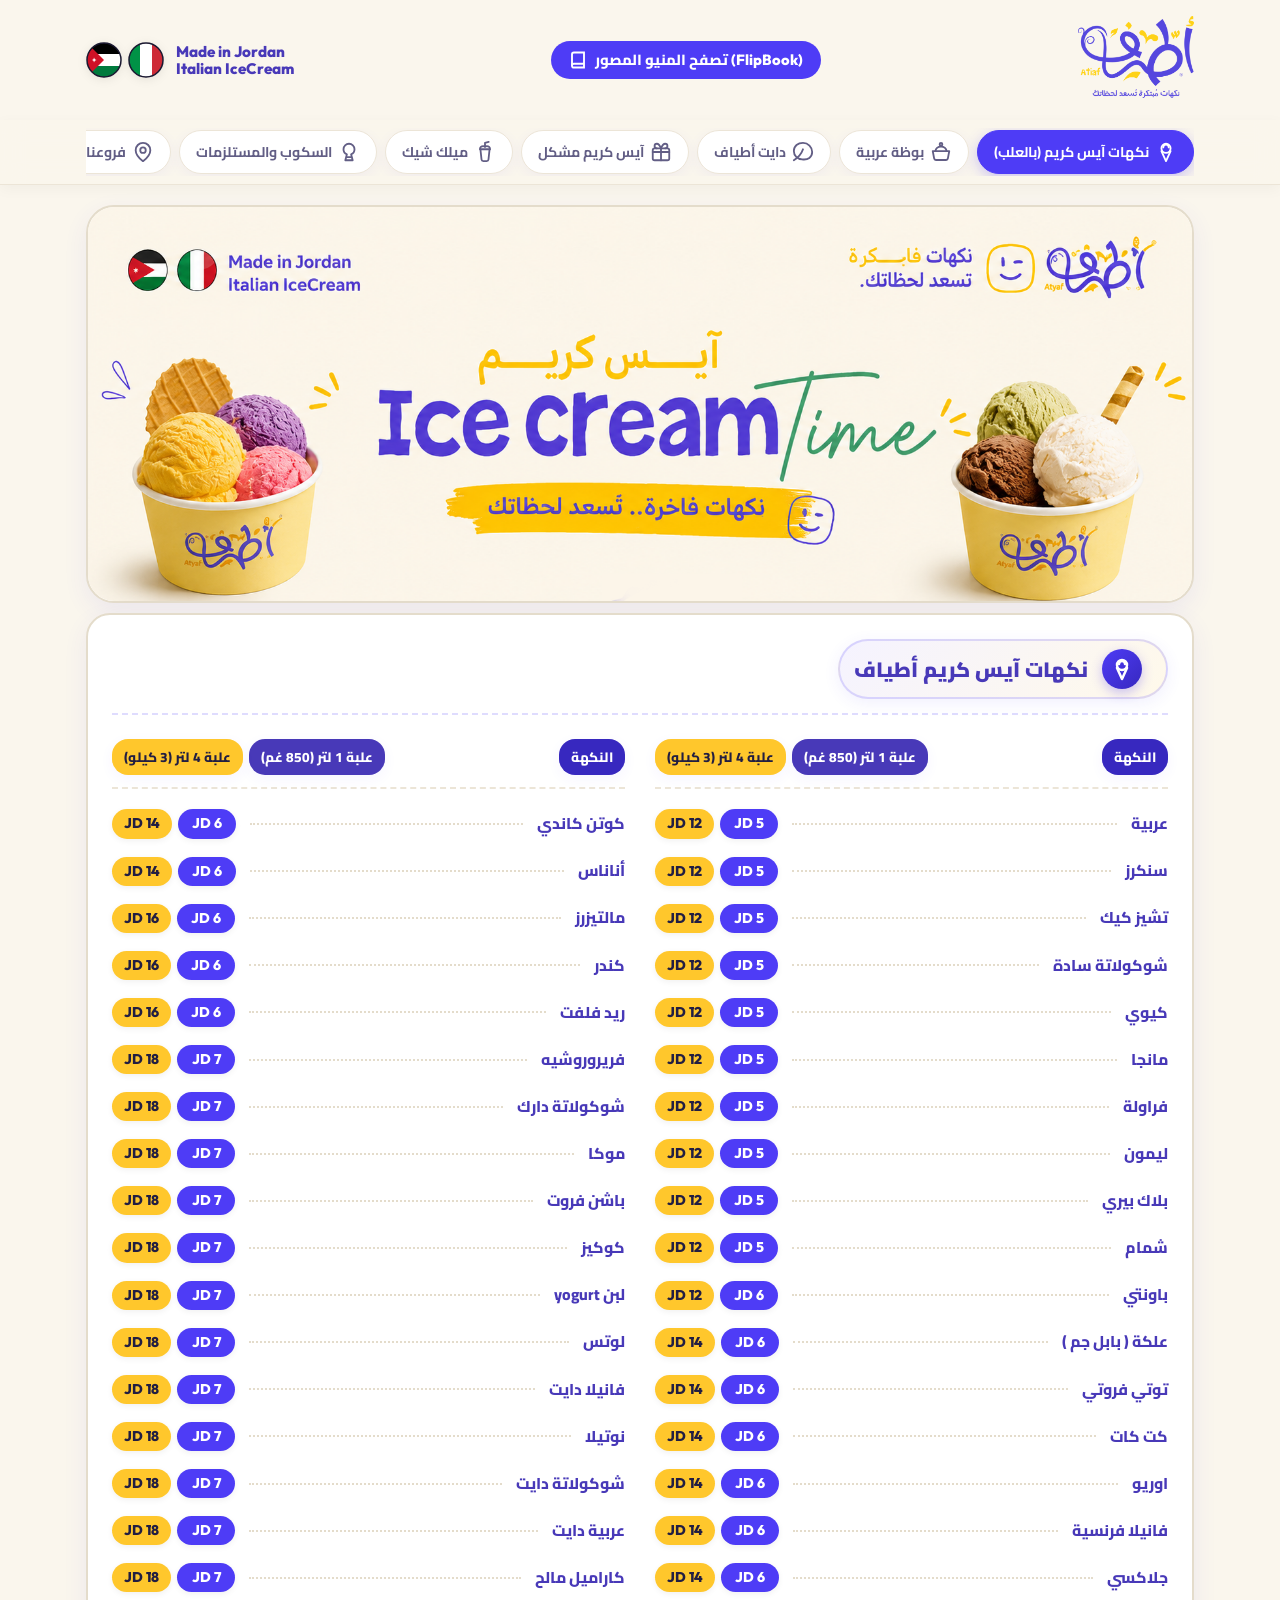
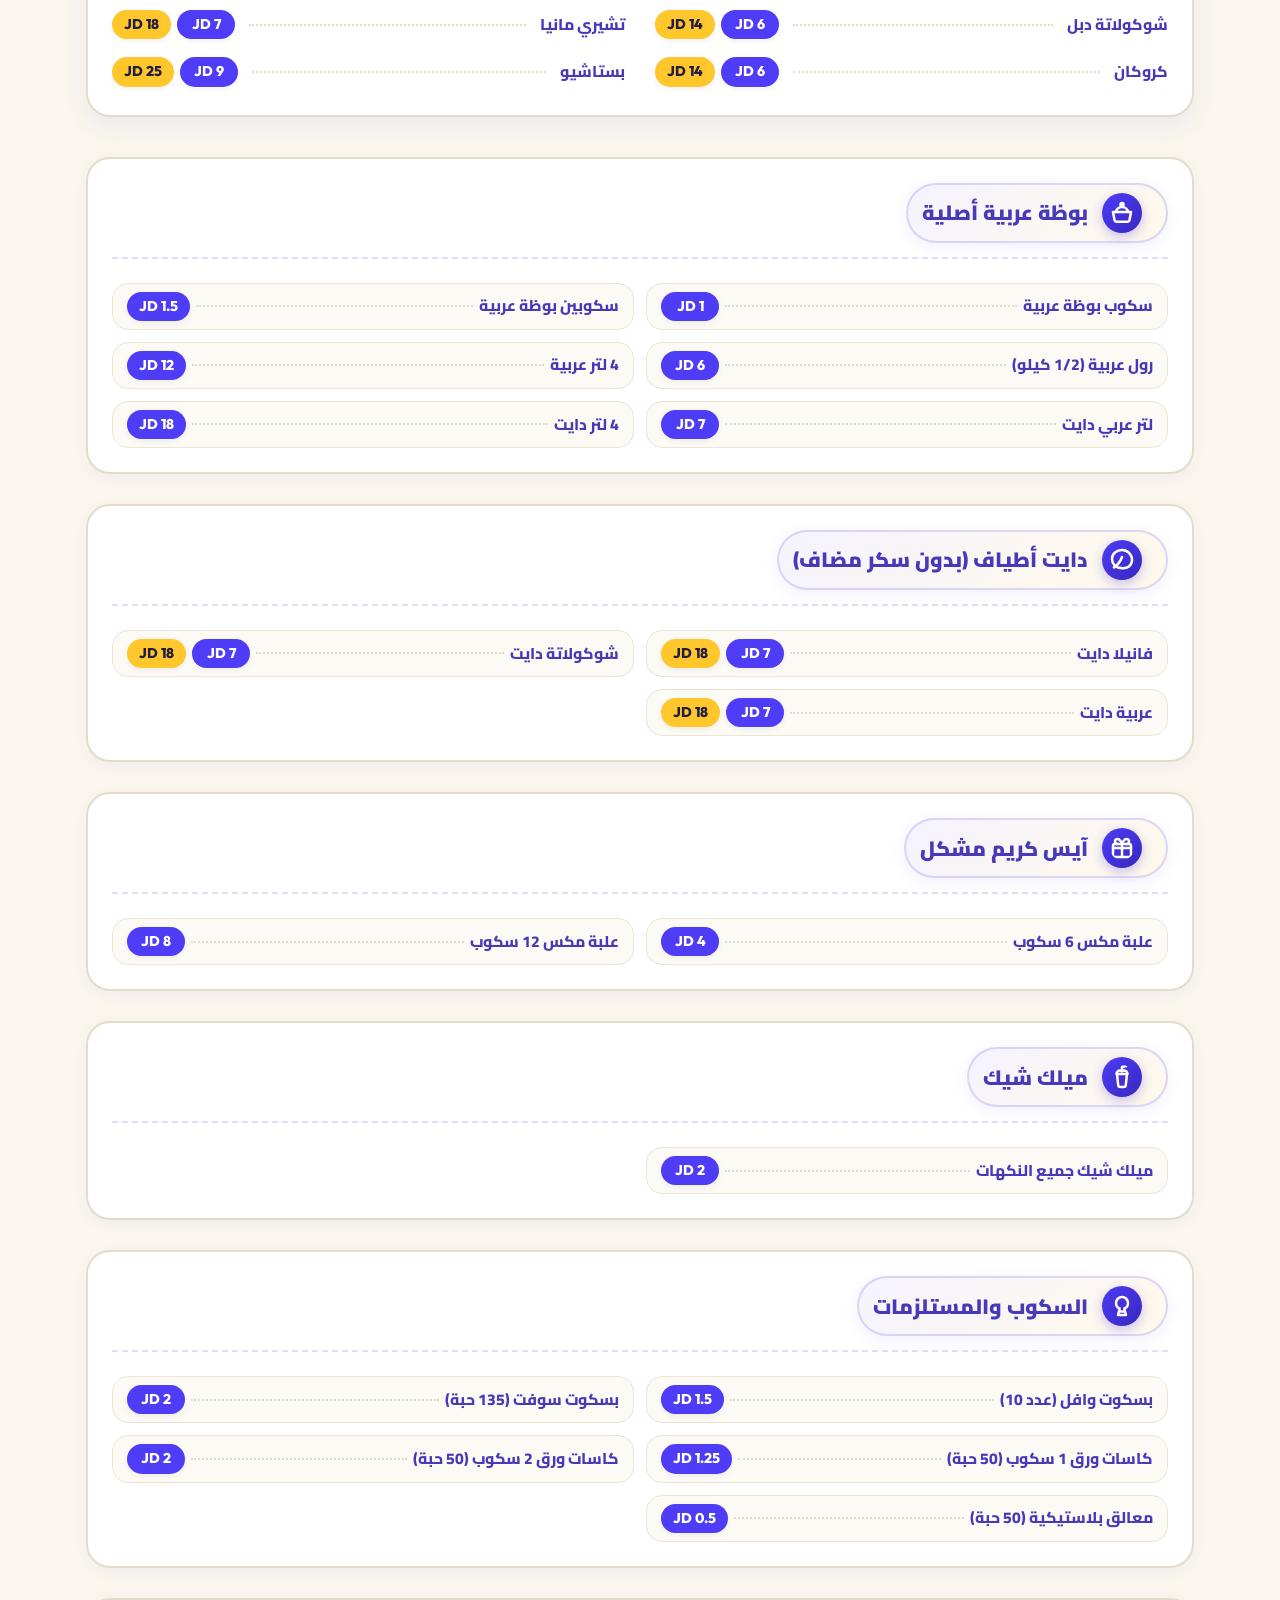
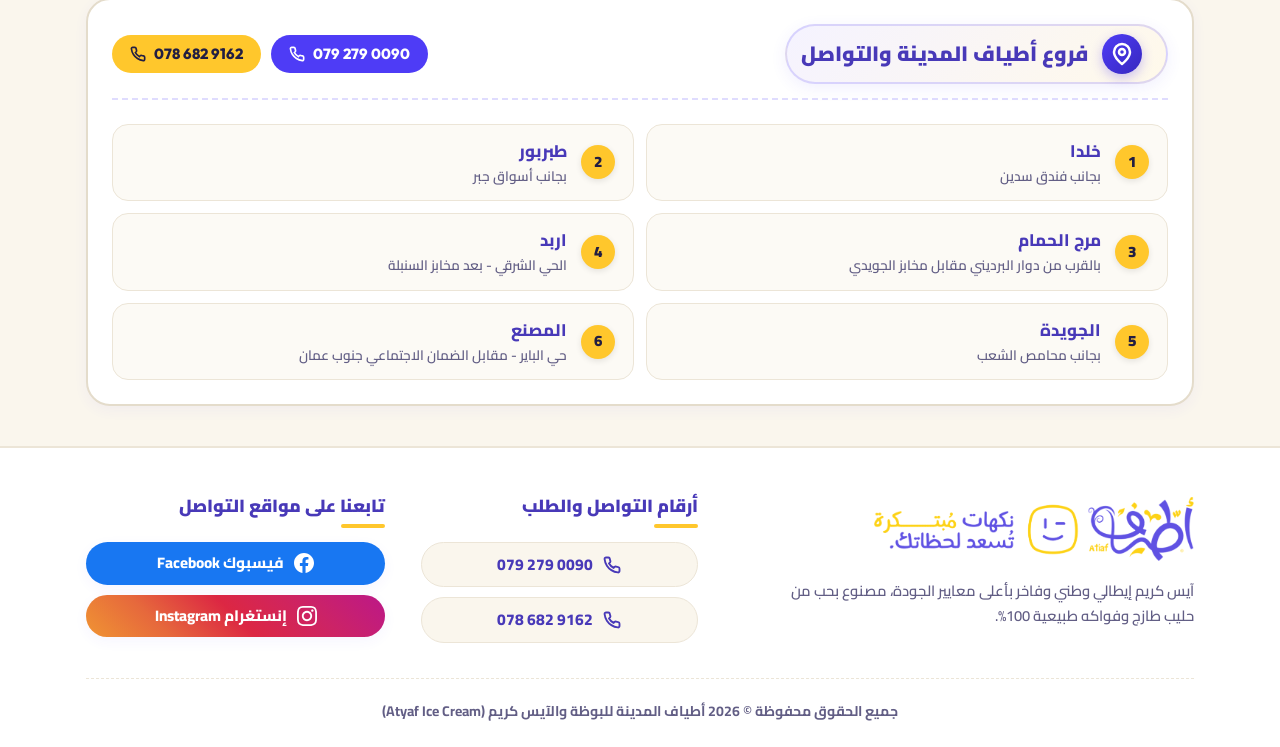
==== commit 3180c2af: "." ====
--- a/index.html
+++ b/index.html
@@ -35,7 +35,11 @@
                 <!-- 2. Center: Catalog Flipbook Button -->
                 <div class="search-quick-box">
                     <a href="slider.html" class="phone-call-btn pill-blue" title="تصفح المنيو المصور ككتاب رقمي">
-                        <svg width="18" height="18" viewBox="0 0 24 24" fill="none" stroke="currentColor" stroke-width="2.5"><path d="M4 19.5A2.5 2.5 0 0 1 6.5 17H20"/><path d="M6.5 2H20v20H6.5A2.5 2.5 0 0 1 4 19.5v-15A2.5 2.5 0 0 1 6.5 2z"/></svg>
+                        <svg width="18" height="18" viewBox="0 0 24 24" fill="none" stroke="currentColor"
+                            stroke-width="2.5">
+                            <path d="M4 19.5A2.5 2.5 0 0 1 6.5 17H20" />
+                            <path d="M6.5 2H20v20H6.5A2.5 2.5 0 0 1 4 19.5v-15A2.5 2.5 0 0 1 6.5 2z" />
+                        </svg>
                         <span>تصفح المنيو المصور (FlipBook)</span>
                     </a>
                 </div>
@@ -105,68 +109,7 @@
                 <img src="images/hero_section.png" alt="آيس كريم Ice Cream Time — أطياف" class="hero-full-banner-img">
             </div>
 
-            <!-- 4. TUB SIZES CARDS ROW (Vector SVG Icons) -->
-            <div class="tub-sizes-sheet-row">
-                <!-- Card 1 -->
-                <div class="tub-size-sheet-card">
-                    <div class="tub-size-txt">
-                        <span class="size-lbl">علبة 4 لتر</span>
-                        <span class="weight-lbl">3 كيلو</span>
-                    </div>
-                    <svg class="tub-svg-icon tub-purple" width="40" height="32" viewBox="0 0 42 32" fill="none">
-                        <path d="M6 10H36L33 28C33 29.5 31.5 30 30 30H12C10.5 30 9 29.5 9 28L6 10Z" stroke="#4E3CF6"
-                            stroke-width="2.5" fill="#F0F0FB" />
-                        <path d="M4 10C4 7 8 6 21 6C34 6 38 7 38 10C38 13 34 14 21 14C8 14 4 13 4 10Z" stroke="#4E3CF6"
-                            stroke-width="2.5" fill="#ffffff" /><text x="21" y="22" font-size="8" font-family="Cairo"
-                            font-weight="900" fill="#4E3CF6" text-anchor="middle">أطياف</text>
-                    </svg>
-                </div>
-
-                <!-- Card 2 -->
-                <div class="tub-size-sheet-card">
-                    <div class="tub-size-txt">
-                        <span class="size-lbl">علبة 1 لتر</span>
-                        <span class="weight-lbl">850 غم</span>
-                    </div>
-                    <svg class="tub-svg-icon tub-purple" width="40" height="32" viewBox="0 0 42 32" fill="none">
-                        <path d="M6 10H36L33 28C33 29.5 31.5 30 30 30H12C10.5 30 9 29.5 9 28L6 10Z" stroke="#4E3CF6"
-                            stroke-width="2.5" fill="#F0F0FB" />
-                        <path d="M4 10C4 7 8 6 21 6C34 6 38 7 38 10C38 13 34 14 21 14C8 14 4 13 4 10Z" stroke="#4E3CF6"
-                            stroke-width="2.5" fill="#ffffff" /><text x="21" y="22" font-size="8" font-family="Cairo"
-                            font-weight="900" fill="#4E3CF6" text-anchor="middle">أطياف</text>
-                    </svg>
-                </div>
-
-                <!-- Card 3 -->
-                <div class="tub-size-sheet-card yellow-border-card">
-                    <div class="tub-size-txt">
-                        <span class="size-lbl">علبة 4 لتر</span>
-                        <span class="weight-lbl">3 كيلو</span>
-                    </div>
-                    <svg class="tub-svg-icon tub-yellow" width="40" height="32" viewBox="0 0 42 32" fill="none">
-                        <path d="M6 10H36L33 28C33 29.5 31.5 30 30 30H12C10.5 30 9 29.5 9 28L6 10Z" stroke="#D9A200"
-                            stroke-width="2.5" fill="#FFF8E5" />
-                        <path d="M4 10C4 7 8 6 21 6C34 6 38 7 38 10C38 13 34 14 21 14C8 14 4 13 4 10Z" stroke="#D9A200"
-                            stroke-width="2.5" fill="#ffffff" /><text x="21" y="22" font-size="8" font-family="Cairo"
-                            font-weight="900" fill="#D9A200" text-anchor="middle">أطياف</text>
-                    </svg>
-                </div>
-
-                <!-- Card 4 -->
-                <div class="tub-size-sheet-card">
-                    <div class="tub-size-txt">
-                        <span class="size-lbl">علبة 1 لتر</span>
-                        <span class="weight-lbl">850 غم</span>
-                    </div>
-                    <svg class="tub-svg-icon tub-purple" width="40" height="32" viewBox="0 0 42 32" fill="none">
-                        <path d="M6 10H36L33 28C33 29.5 31.5 30 30 30H12C10.5 30 9 29.5 9 28L6 10Z" stroke="#4E3CF6"
-                            stroke-width="2.5" fill="#F0F0FB" />
-                        <path d="M4 10C4 7 8 6 21 6C34 6 38 7 38 10C38 13 34 14 21 14C8 14 4 13 4 10Z" stroke="#4E3CF6"
-                            stroke-width="2.5" fill="#ffffff" /><text x="21" y="22" font-size="8" font-family="Cairo"
-                            font-weight="900" fill="#4E3CF6" text-anchor="middle">أطياف</text>
-                    </svg>
-                </div>
-            </div>
+
 
         </div>
     </section>
@@ -178,10 +121,11 @@
         <section class="menu-table-sheet" id="flavors-table">
             <div class="section-title-header-wrap">
                 <h3 class="section-title-header">
-                    <svg width="24" height="24" viewBox="0 0 24 24" fill="none" stroke="currentColor" stroke-width="2.5" stroke-linecap="round" stroke-linejoin="round">
-                        <path d="m7 11 5 11 5-11"/>
-                        <circle cx="12" cy="8" r="5"/>
-                        <path d="M9 7a3 3 0 0 1 6 0"/>
+                    <svg width="24" height="24" viewBox="0 0 24 24" fill="none" stroke="currentColor" stroke-width="2.5"
+                        stroke-linecap="round" stroke-linejoin="round">
+                        <path d="m7 11 5 11 5-11" />
+                        <circle cx="12" cy="8" r="5" />
+                        <path d="M9 7a3 3 0 0 1 6 0" />
                     </svg>
                     <span>نكهات آيس كريم أطياف</span>
                 </h3>
@@ -223,10 +167,11 @@
         <section class="other-section-box" id="arabic-booza">
             <div class="section-title-header-wrap">
                 <h3 class="section-title-header">
-                    <svg width="24" height="24" viewBox="0 0 24 24" fill="none" stroke="currentColor" stroke-width="2.5" stroke-linecap="round" stroke-linejoin="round">
-                        <path d="M3 11h18l-1.5 8a2 2 0 0 1-2 1.7H6.5a2 2 0 0 1-2-1.7L3 11z"/>
-                        <path d="M6 11c0-2.5 2.5-5 6-5s6 2.5 6 5"/>
-                        <circle cx="12" cy="3.5" r="1.5"/>
+                    <svg width="24" height="24" viewBox="0 0 24 24" fill="none" stroke="currentColor" stroke-width="2.5"
+                        stroke-linecap="round" stroke-linejoin="round">
+                        <path d="M3 11h18l-1.5 8a2 2 0 0 1-2 1.7H6.5a2 2 0 0 1-2-1.7L3 11z" />
+                        <path d="M6 11c0-2.5 2.5-5 6-5s6 2.5 6 5" />
+                        <circle cx="12" cy="3.5" r="1.5" />
                     </svg>
                     <span>بوظة عربية أصلية</span>
                 </h3>
@@ -240,9 +185,10 @@
         <section class="other-section-box" id="atyaf-diet">
             <div class="section-title-header-wrap">
                 <h3 class="section-title-header">
-                    <svg width="24" height="24" viewBox="0 0 24 24" fill="none" stroke="currentColor" stroke-width="2.5" stroke-linecap="round" stroke-linejoin="round">
-                        <path d="M11 20A9 9 0 0 1 2 11C2 5.5 6.5 2 12 2c5.5 0 10 4.5 10 10 0 5.5-4.5 9-11 8z"/>
-                        <path d="M2 21c5.5-3.5 8.5-7.5 10-12"/>
+                    <svg width="24" height="24" viewBox="0 0 24 24" fill="none" stroke="currentColor" stroke-width="2.5"
+                        stroke-linecap="round" stroke-linejoin="round">
+                        <path d="M11 20A9 9 0 0 1 2 11C2 5.5 6.5 2 12 2c5.5 0 10 4.5 10 10 0 5.5-4.5 9-11 8z" />
+                        <path d="M2 21c5.5-3.5 8.5-7.5 10-12" />
                     </svg>
                     <span>دايت أطياف (بدون سكر مضاف)</span>
                 </h3>
@@ -256,11 +202,12 @@
         <section class="other-section-box" id="mixed-boxes">
             <div class="section-title-header-wrap">
                 <h3 class="section-title-header">
-                    <svg width="24" height="24" viewBox="0 0 24 24" fill="none" stroke="currentColor" stroke-width="2.5" stroke-linecap="round" stroke-linejoin="round">
-                        <rect x="3" y="8" width="18" height="13" rx="2"/>
-                        <path d="M12 8v13"/>
-                        <path d="M3 12h18"/>
-                        <path d="M7.5 8a2.5 2.5 0 0 1 0-5C10 3 12 8 12 8s2-5 4.5-5a2.5 2.5 0 0 1 0 5"/>
+                    <svg width="24" height="24" viewBox="0 0 24 24" fill="none" stroke="currentColor" stroke-width="2.5"
+                        stroke-linecap="round" stroke-linejoin="round">
+                        <rect x="3" y="8" width="18" height="13" rx="2" />
+                        <path d="M12 8v13" />
+                        <path d="M3 12h18" />
+                        <path d="M7.5 8a2.5 2.5 0 0 1 0-5C10 3 12 8 12 8s2-5 4.5-5a2.5 2.5 0 0 1 0 5" />
                     </svg>
                     <span>آيس كريم مشكل</span>
                 </h3>
@@ -274,10 +221,11 @@
         <section class="other-section-box" id="milkshakes">
             <div class="section-title-header-wrap">
                 <h3 class="section-title-header">
-                    <svg width="24" height="24" viewBox="0 0 24 24" fill="none" stroke="currentColor" stroke-width="2.5" stroke-linecap="round" stroke-linejoin="round">
-                        <path d="M7 9h10l-1.2 11.2a2 2 0 0 1-2 1.8H10.2a2 2 0 0 1-2-1.8L7 9z"/>
-                        <path d="M6.5 9A3.5 3.5 0 0 1 10 5.5c.8 0 1.5.3 2 .8.5-.5 1.2-.8 2-.8A3.5 3.5 0 0 1 17.5 9"/>
-                        <path d="M12 6V2L16 1"/>
+                    <svg width="24" height="24" viewBox="0 0 24 24" fill="none" stroke="currentColor" stroke-width="2.5"
+                        stroke-linecap="round" stroke-linejoin="round">
+                        <path d="M7 9h10l-1.2 11.2a2 2 0 0 1-2 1.8H10.2a2 2 0 0 1-2-1.8L7 9z" />
+                        <path d="M6.5 9A3.5 3.5 0 0 1 10 5.5c.8 0 1.5.3 2 .8.5-.5 1.2-.8 2-.8A3.5 3.5 0 0 1 17.5 9" />
+                        <path d="M12 6V2L16 1" />
                     </svg>
                     <span>ميلك شيك</span>
                 </h3>
@@ -291,9 +239,11 @@
         <section class="other-section-box" id="supplies">
             <div class="section-title-header-wrap">
                 <h3 class="section-title-header">
-                    <svg width="24" height="24" viewBox="0 0 24 24" fill="none" stroke="currentColor" stroke-width="2.5" stroke-linecap="round" stroke-linejoin="round">
-                        <path d="M12 3a6 6 0 0 0-6 6c0 2.5 1.5 4.7 3.7 5.5L8 21h8l-1.7-6.5C16.5 13.7 18 11.5 18 9a6 6 0 0 0-6-6z"/>
-                        <path d="M10 17.5h4"/>
+                    <svg width="24" height="24" viewBox="0 0 24 24" fill="none" stroke="currentColor" stroke-width="2.5"
+                        stroke-linecap="round" stroke-linejoin="round">
+                        <path
+                            d="M12 3a6 6 0 0 0-6 6c0 2.5 1.5 4.7 3.7 5.5L8 21h8l-1.7-6.5C16.5 13.7 18 11.5 18 9a6 6 0 0 0-6-6z" />
+                        <path d="M10 17.5h4" />
                     </svg>
                     <span>السكوب والمستلزمات</span>
                 </h3>
@@ -307,9 +257,10 @@
         <section class="other-section-box" id="branches-contact">
             <div class="section-title-header-wrap">
                 <h3 class="section-title-header">
-                    <svg width="24" height="24" viewBox="0 0 24 24" fill="none" stroke="currentColor" stroke-width="2.5" stroke-linecap="round" stroke-linejoin="round">
-                        <path d="M20 10c0 6-8 12-8 12s-8-6-8-12a8 8 0 1 1 16 0z"/>
-                        <circle cx="12" cy="10" r="3"/>
+                    <svg width="24" height="24" viewBox="0 0 24 24" fill="none" stroke="currentColor" stroke-width="2.5"
+                        stroke-linecap="round" stroke-linejoin="round">
+                        <path d="M20 10c0 6-8 12-8 12s-8-6-8-12a8 8 0 1 1 16 0z" />
+                        <circle cx="12" cy="10" r="3" />
                     </svg>
                     <span>فروع أطياف المدينة والتواصل</span>
                 </h3>
@@ -382,8 +333,8 @@
                 <div class="footer-col">
                     <h4 class="footer-col-title">تابعنا على مواقع التواصل</h4>
                     <div class="footer-social-links">
-                        <a href="https://www.facebook.com/Atyafalmadinaicecream" target="_blank" rel="noopener noreferrer"
-                            class="social-btn facebook-btn">
+                        <a href="https://www.facebook.com/Atyafalmadinaicecream" target="_blank"
+                            rel="noopener noreferrer" class="social-btn facebook-btn">
                             <svg width="20" height="20" viewBox="0 0 24 24" fill="currentColor">
                                 <path
                                     d="M24 12.073c0-6.627-5.373-12-12-12s-12 5.373-12 12c0 5.99 4.388 10.954 10.125 11.854v-8.385H7.078v-3.47h3.047V9.43c0-3.007 1.792-4.669 4.533-4.669 1.312 0 2.686.235 2.686.235v2.953H15.83c-1.491 0-1.956.925-1.956 1.874v2.25h3.328l-.532 3.47h-2.796v8.385C19.612 23.027 24 18.062 24 12.073z" />
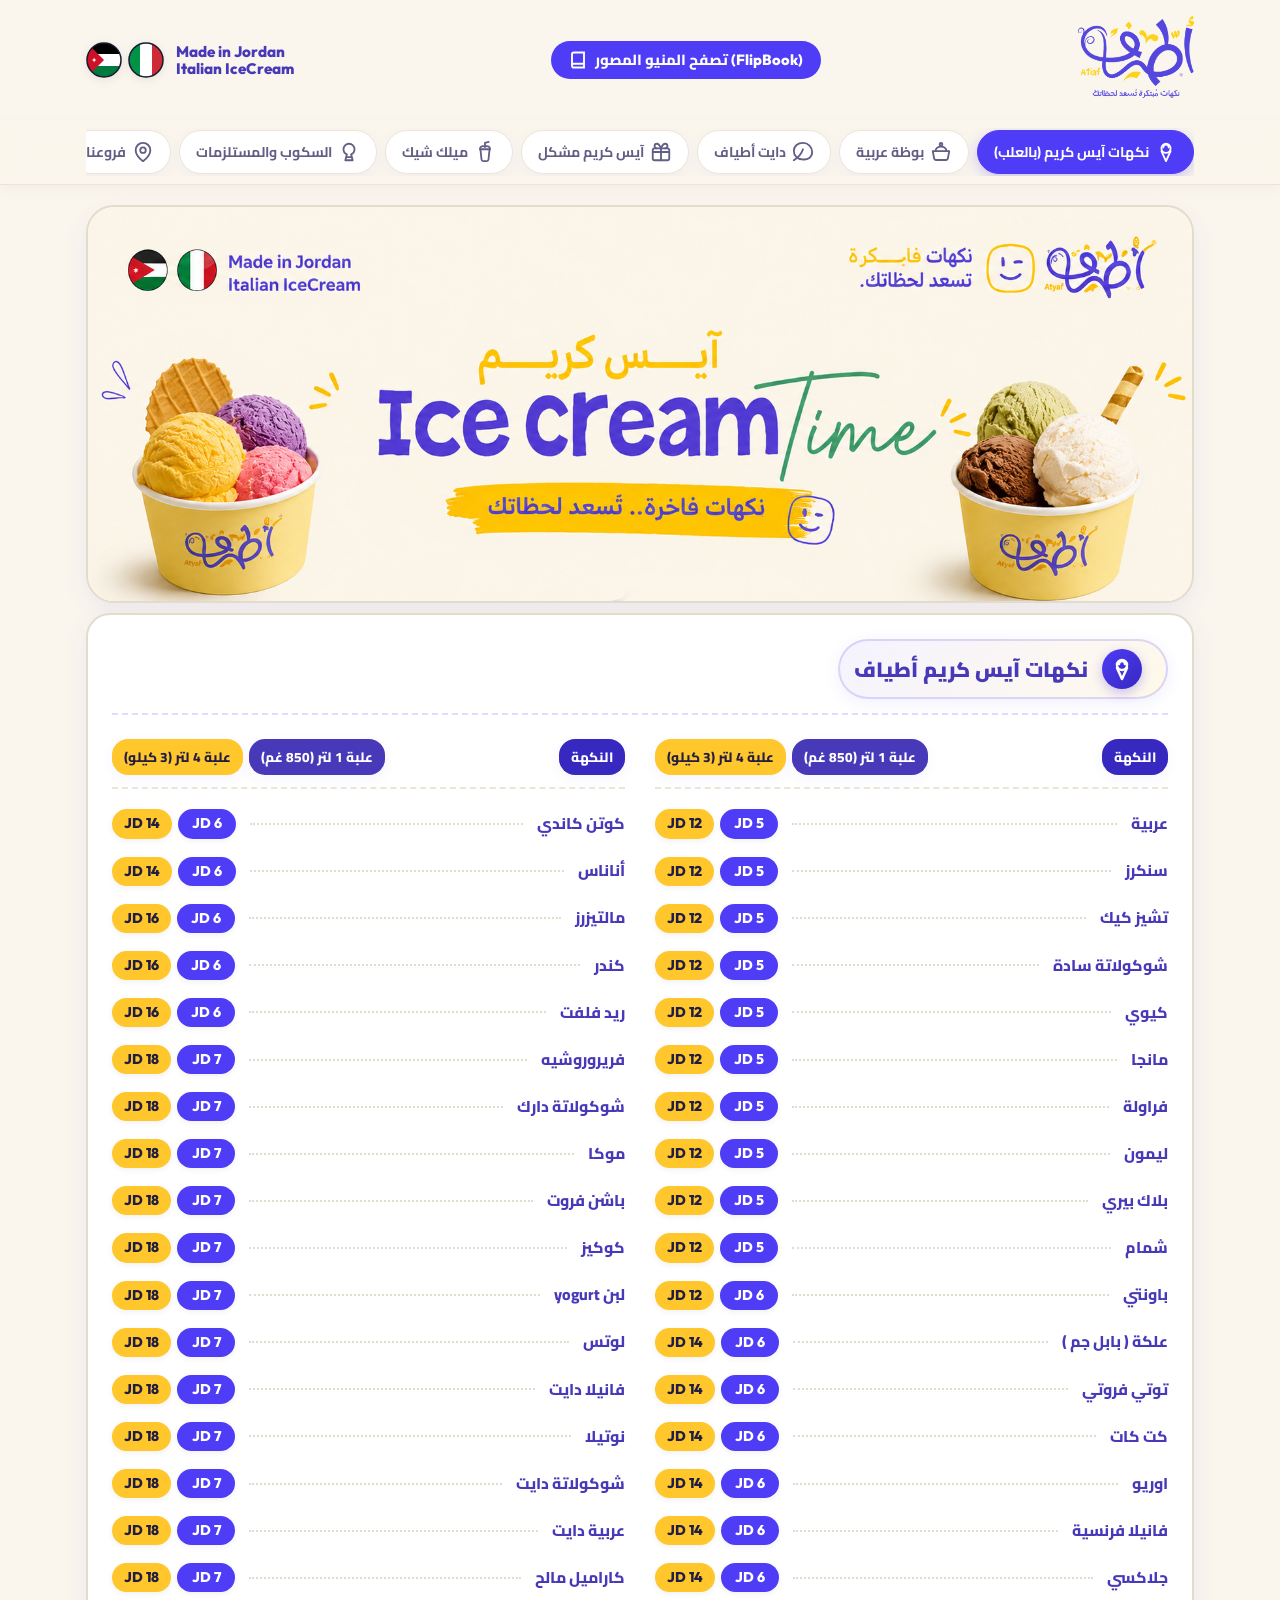
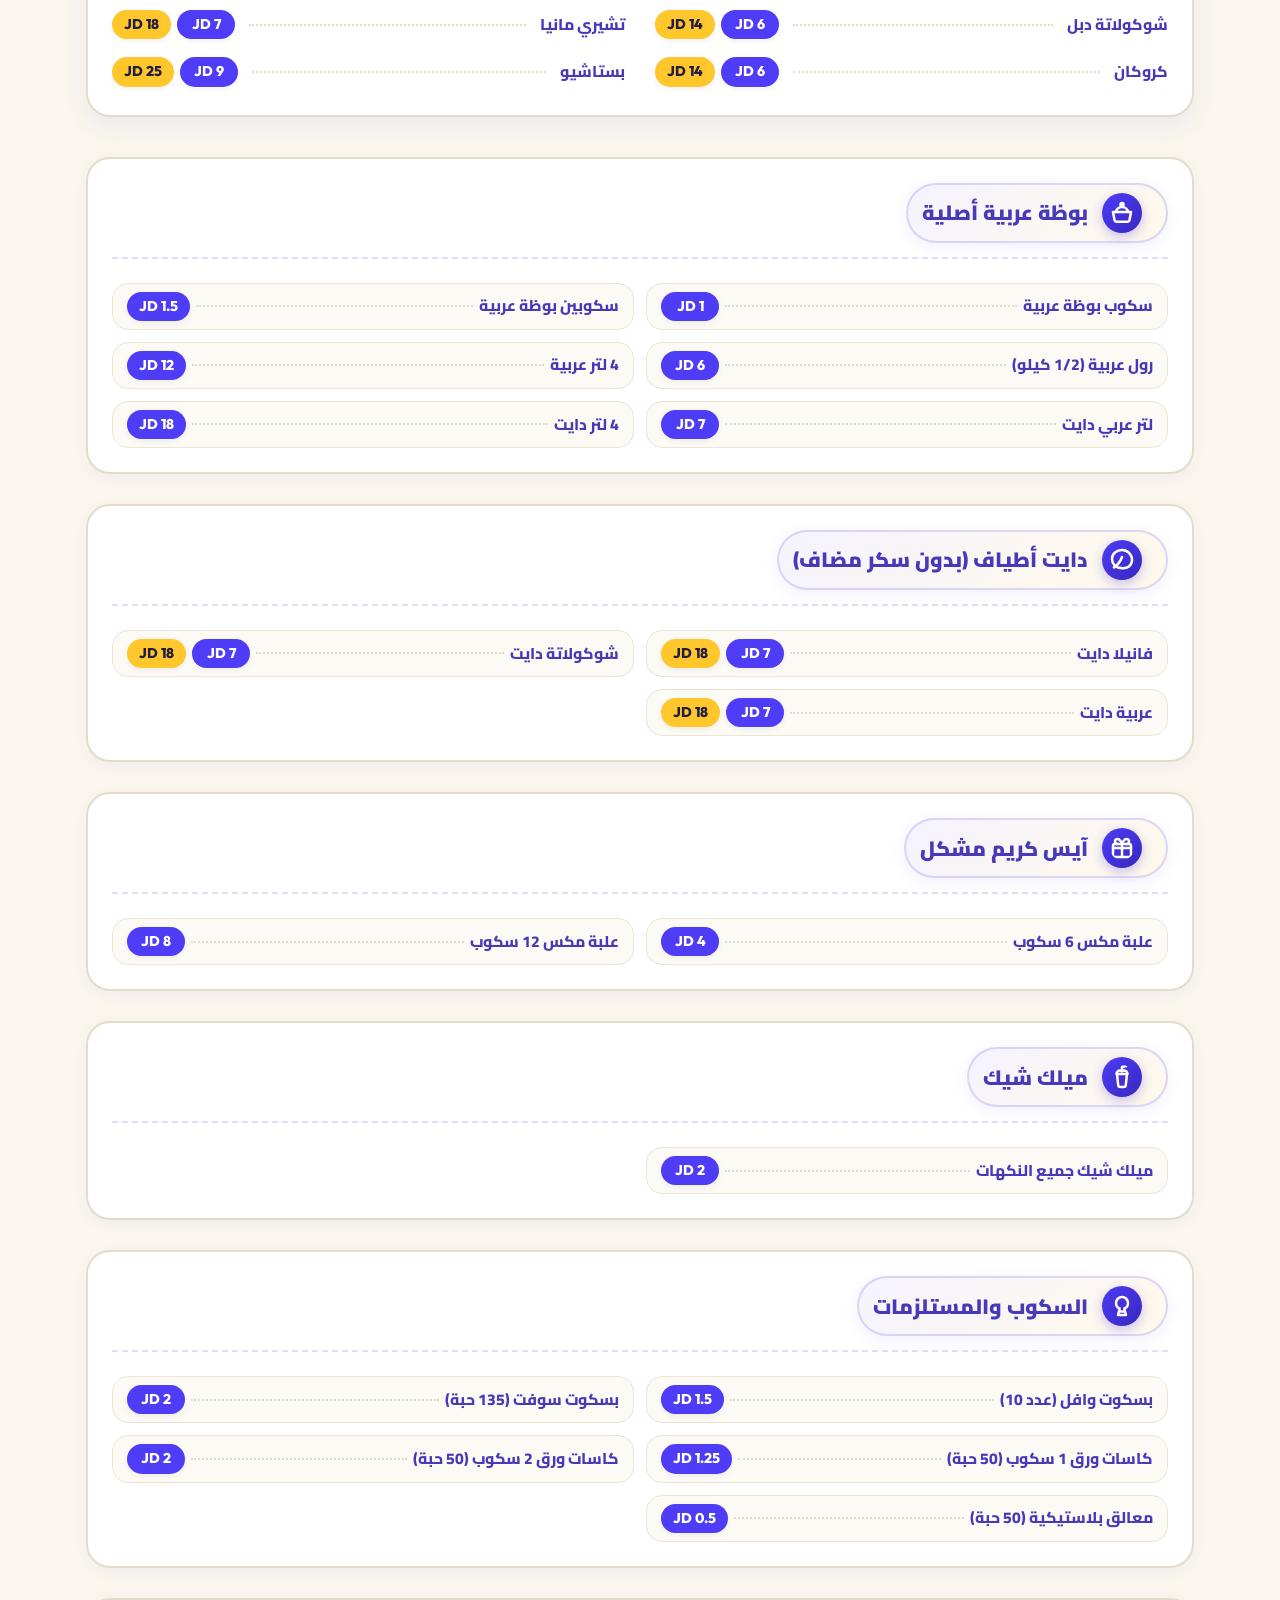
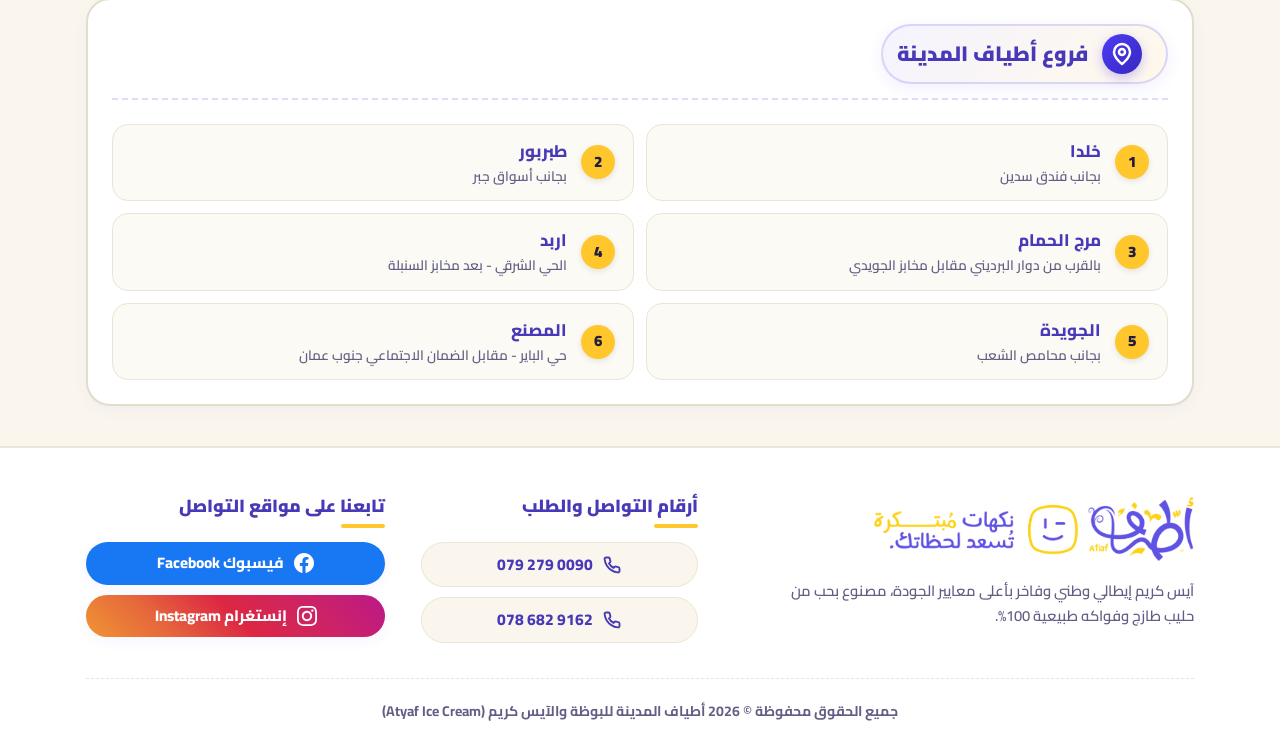
==== commit abfc259e: "." ====
--- a/index.html
+++ b/index.html
@@ -262,26 +262,8 @@
                         <path d="M20 10c0 6-8 12-8 12s-8-6-8-12a8 8 0 1 1 16 0z" />
                         <circle cx="12" cy="10" r="3" />
                     </svg>
-                    <span>فروع أطياف المدينة والتواصل</span>
-                </h3>
-                <div class="header-phone-btns">
-                    <a href="tel:0792790090" class="phone-call-btn pill-blue">
-                        <svg width="16" height="16" viewBox="0 0 24 24" fill="none" stroke="currentColor"
-                            stroke-width="2.5">
-                            <path
-                                d="M22 16.92v3a2 2 0 0 1-2.18 2 19.79 19.79 0 0 1-8.63-3.07 19.5 19.5 0 0 1-6-6 19.79 19.79 0 0 1-3.07-8.67A2 2 0 0 1 4.11 2h3a2 2 0 0 1 2 1.72 12.84 12.84 0 0 0 .7 2.81 2 2 0 0 1-.45 2.11L8.09 9.91a16 16 0 0 0 6 6l1.27-1.27a2 2 0 0 1 2.11-.45 12.84 12.84 0 0 0 2.81.7A2 2 0 0 1 22 16.92z" />
-                        </svg>
-                        <span>079 279 0090</span>
-                    </a>
-                    <a href="tel:0786829162" class="phone-call-btn pill-yellow">
-                        <svg width="16" height="16" viewBox="0 0 24 24" fill="none" stroke="currentColor"
-                            stroke-width="2.5">
-                            <path
-                                d="M22 16.92v3a2 2 0 0 1-2.18 2 19.79 19.79 0 0 1-8.63-3.07 19.5 19.5 0 0 1-6-6 19.79 19.79 0 0 1-3.07-8.67A2 2 0 0 1 4.11 2h3a2 2 0 0 1 2 1.72 12.84 12.84 0 0 0 .7 2.81 2 2 0 0 1-.45 2.11L8.09 9.91a16 16 0 0 0 6 6l1.27-1.27a2 2 0 0 1 2.11-.45 12.84 12.84 0 0 0 2.81.7A2 2 0 0 1 22 16.92z" />
-                        </svg>
-                        <span>078 682 9162</span>
-                    </a>
-                </div>
+                    <span>فروع أطياف المدينة </span>
+                </h3>
             </div>
 
             <div class="simple-grid-container" id="branches-items-grid">
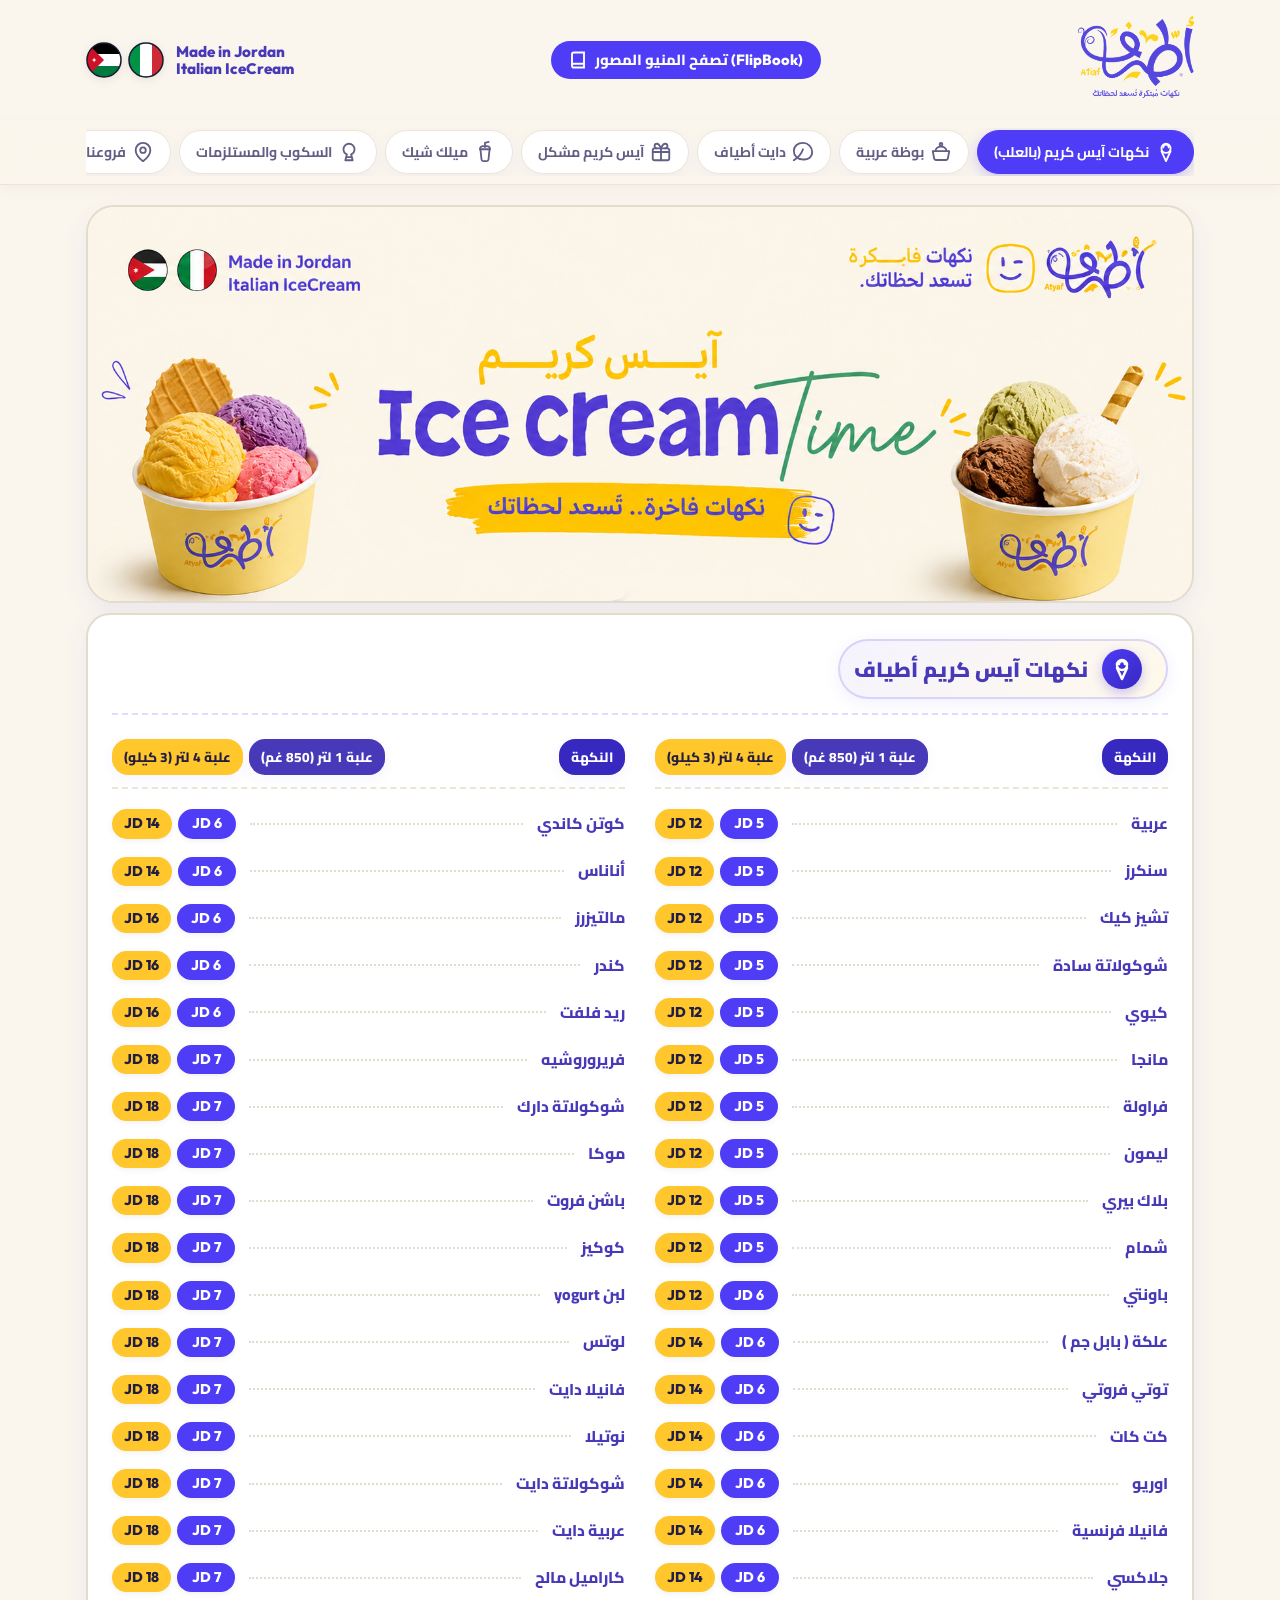
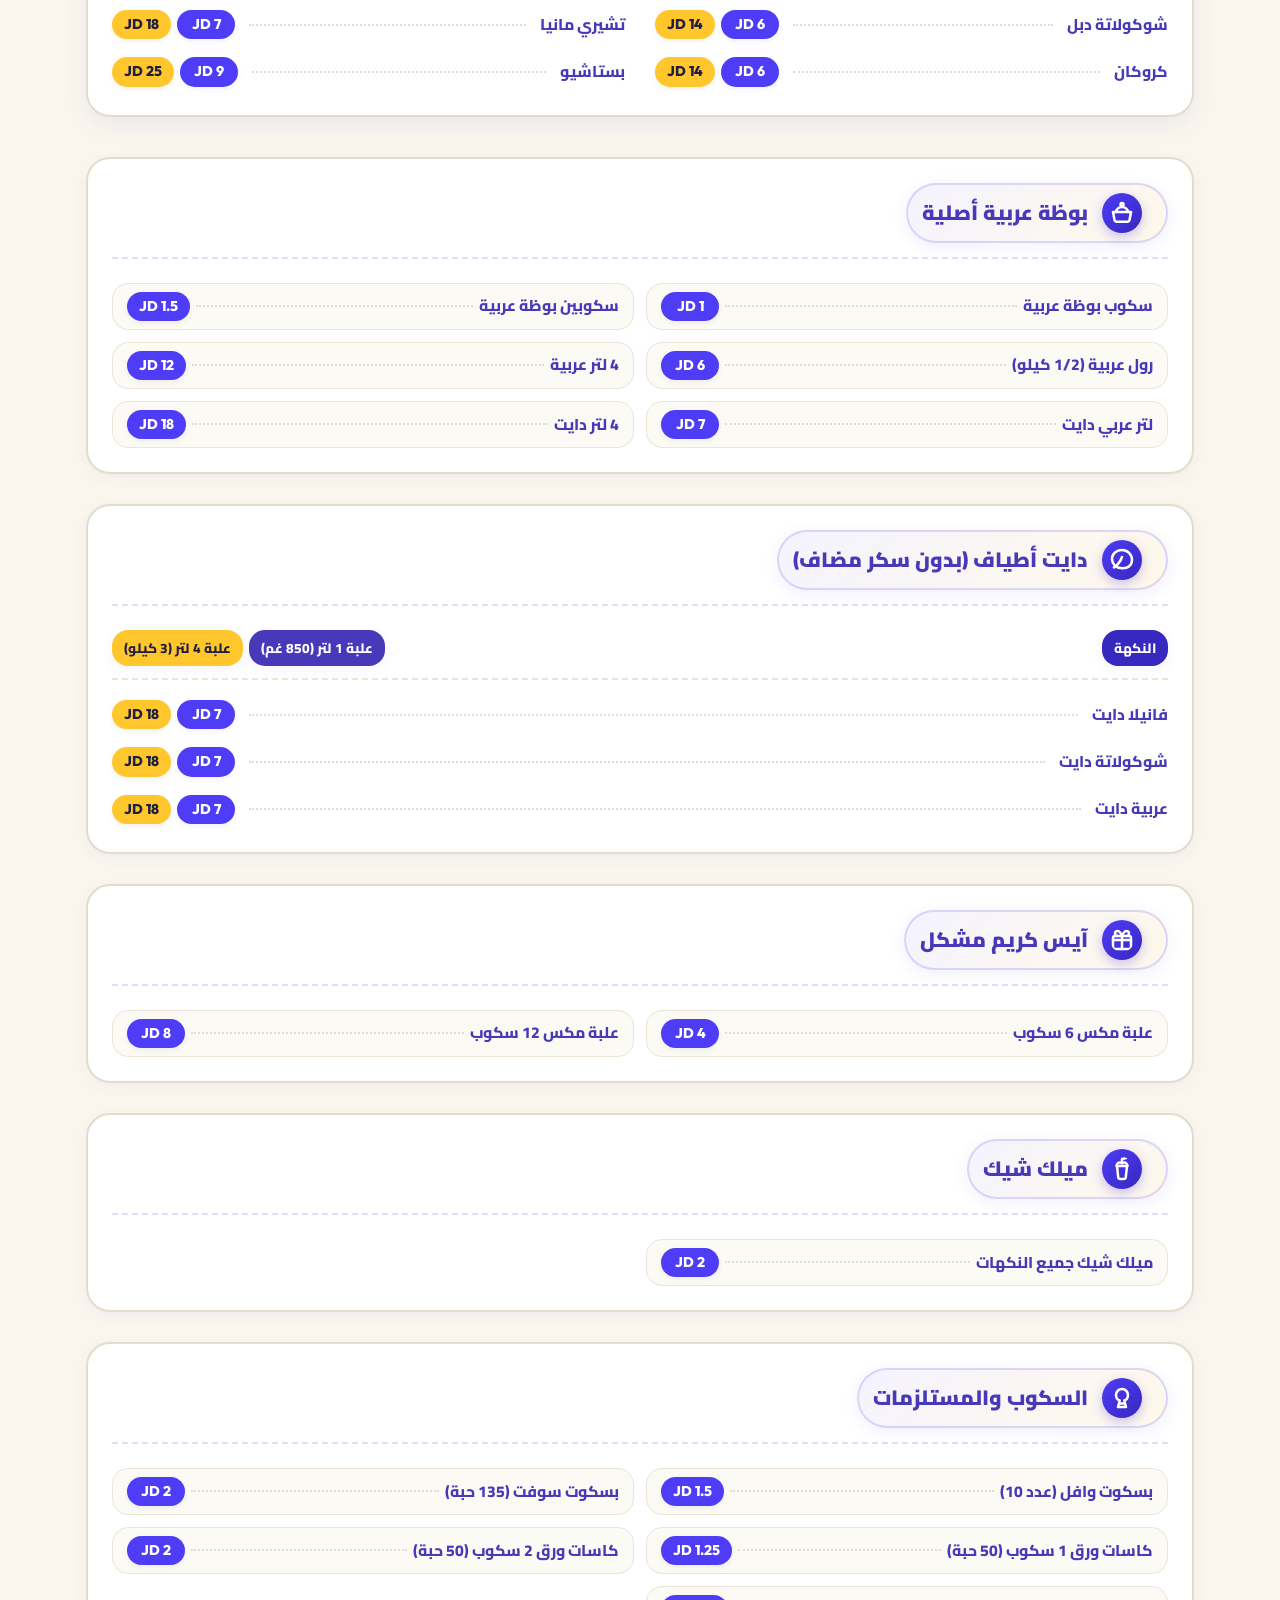
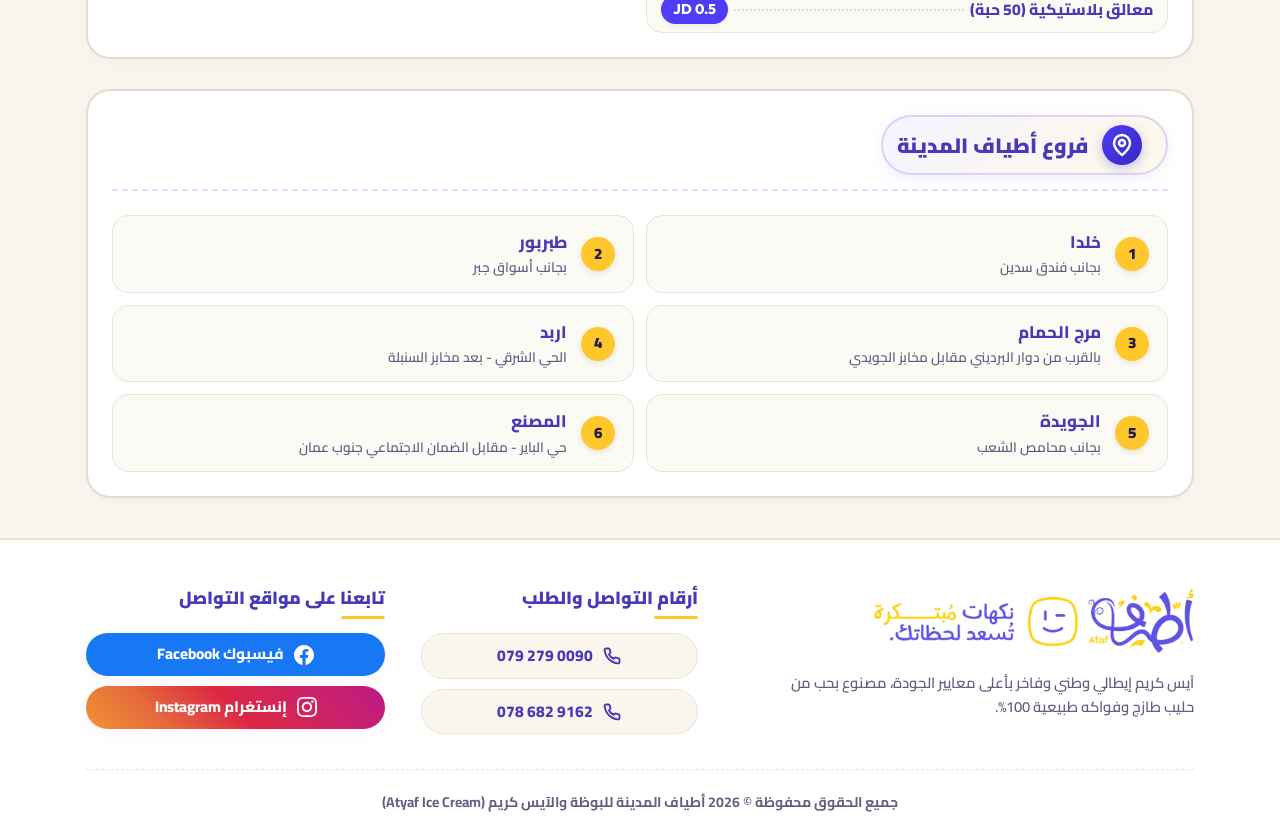
==== commit 2a1f64ac: "." ====
--- a/index.html
+++ b/index.html
@@ -193,8 +193,17 @@
                     <span>دايت أطياف (بدون سكر مضاف)</span>
                 </h3>
             </div>
-            <div class="simple-grid-container" id="diet-items-grid">
-                <!-- Populated by menu.js -->
+            <div class="flavor-column-box">
+                <div class="table-col-header-pills">
+                    <div class="col-header-pill header-dark-purple">النكهة</div>
+                    <div class="header-prices-group">
+                        <div class="col-header-pill header-purple">علبة 1 لتر (850 غم)</div>
+                        <div class="col-header-pill header-yellow">علبة 4 لتر (3 كيلو)</div>
+                    </div>
+                </div>
+                <div class="flavor-table-list" id="diet-items-grid">
+                    <!-- Populated by menu.js -->
+                </div>
             </div>
         </section>
 
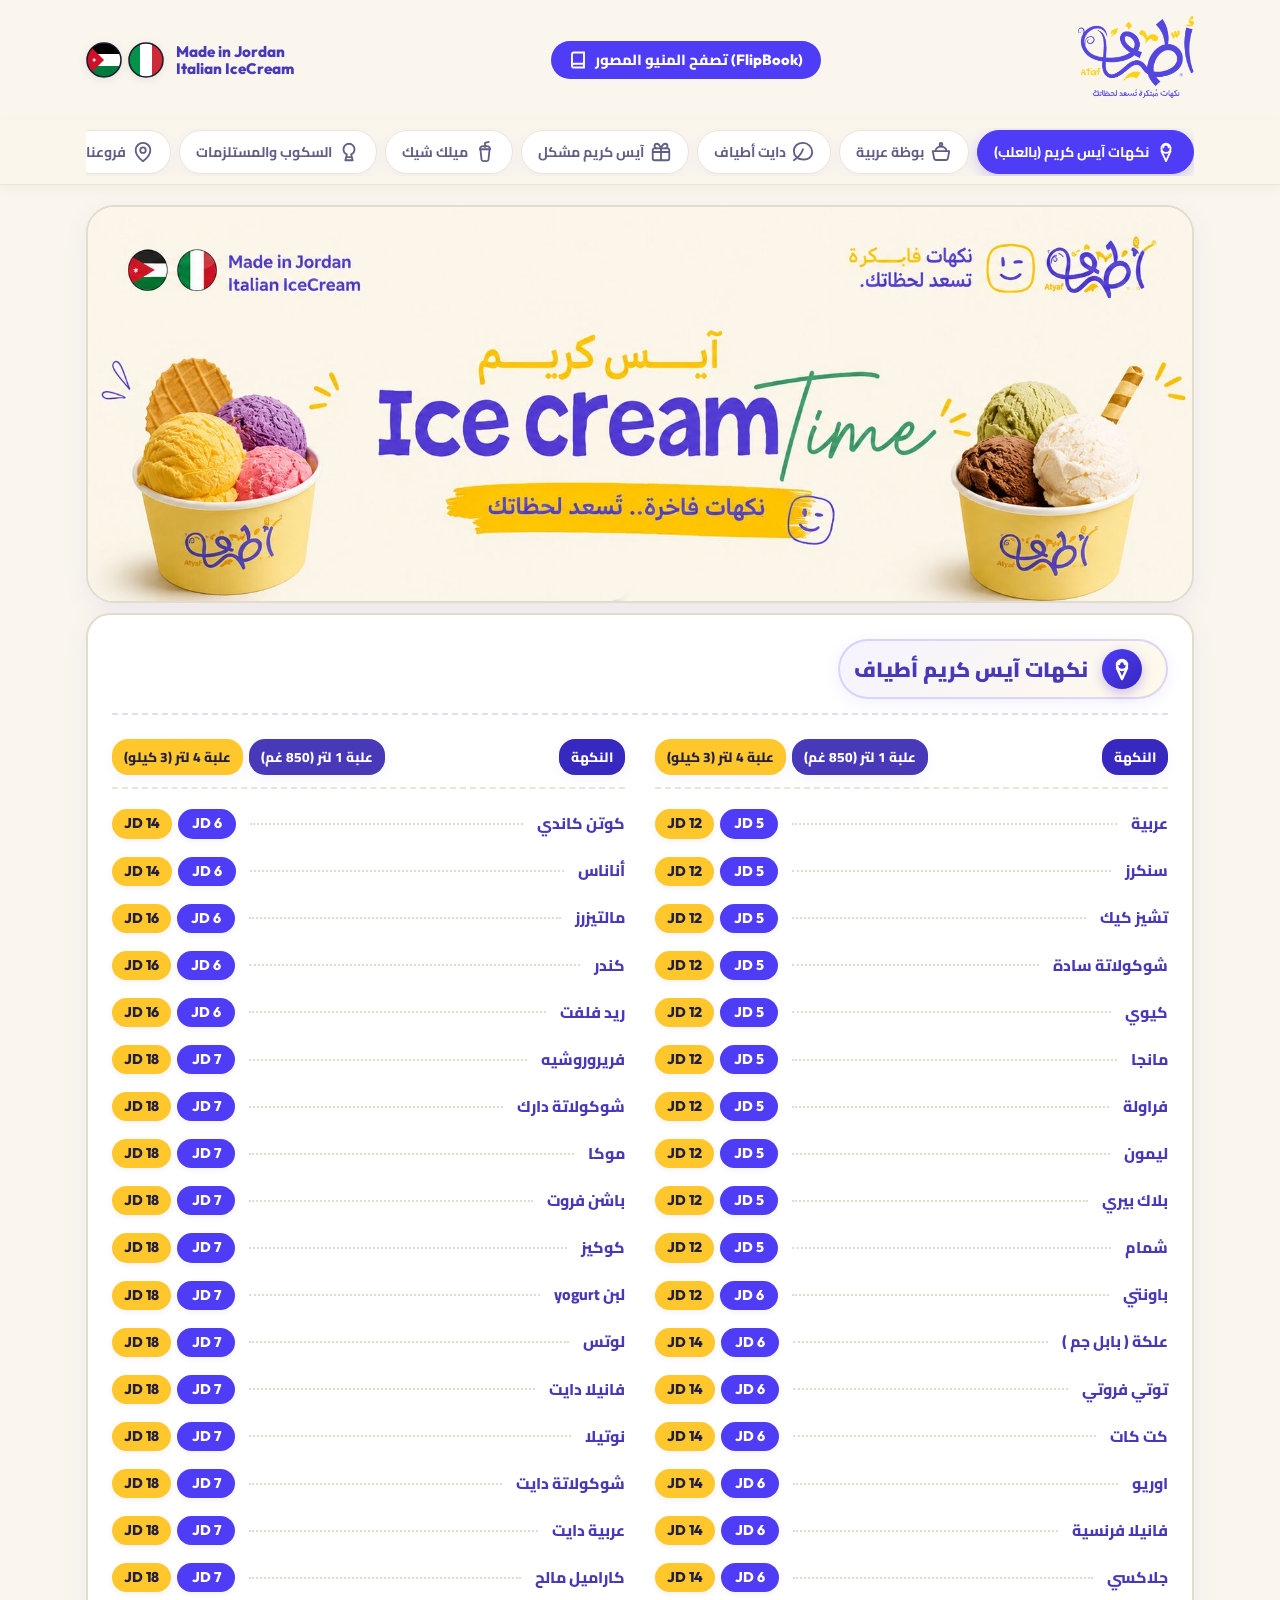
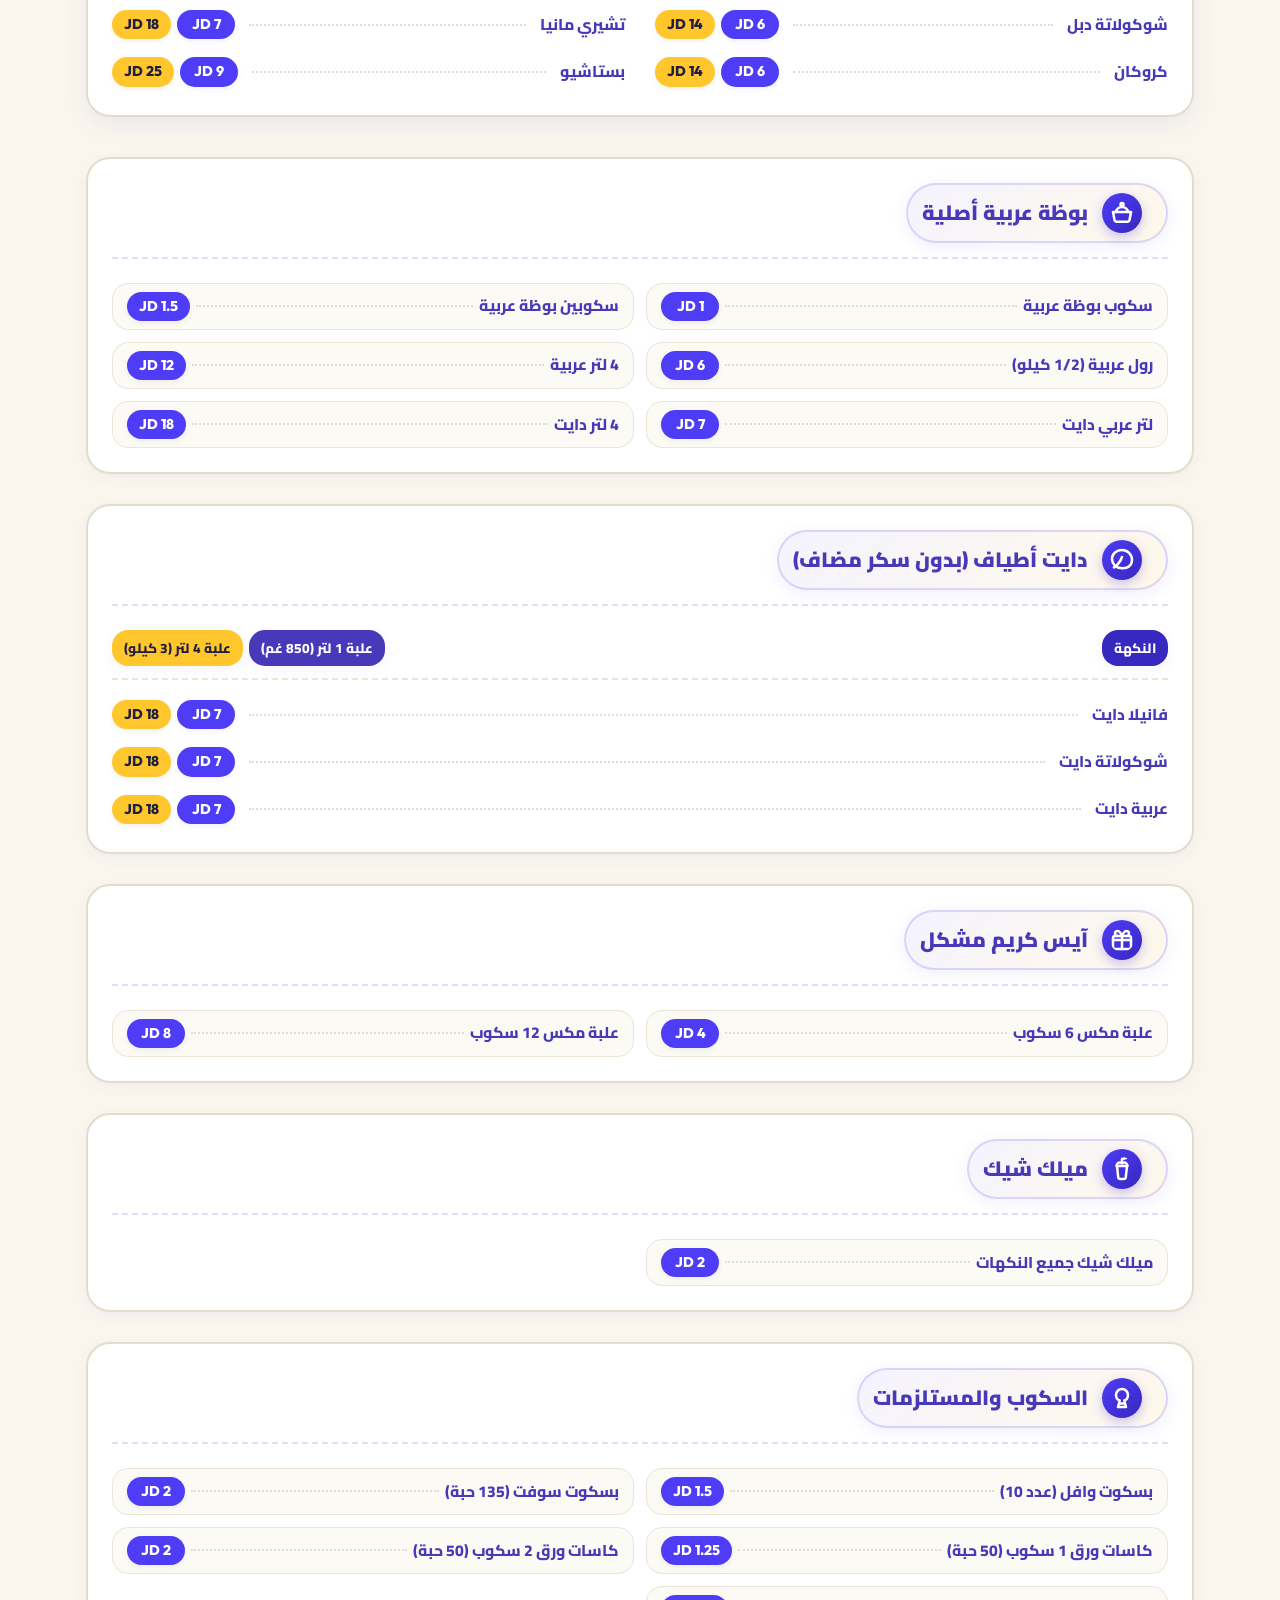
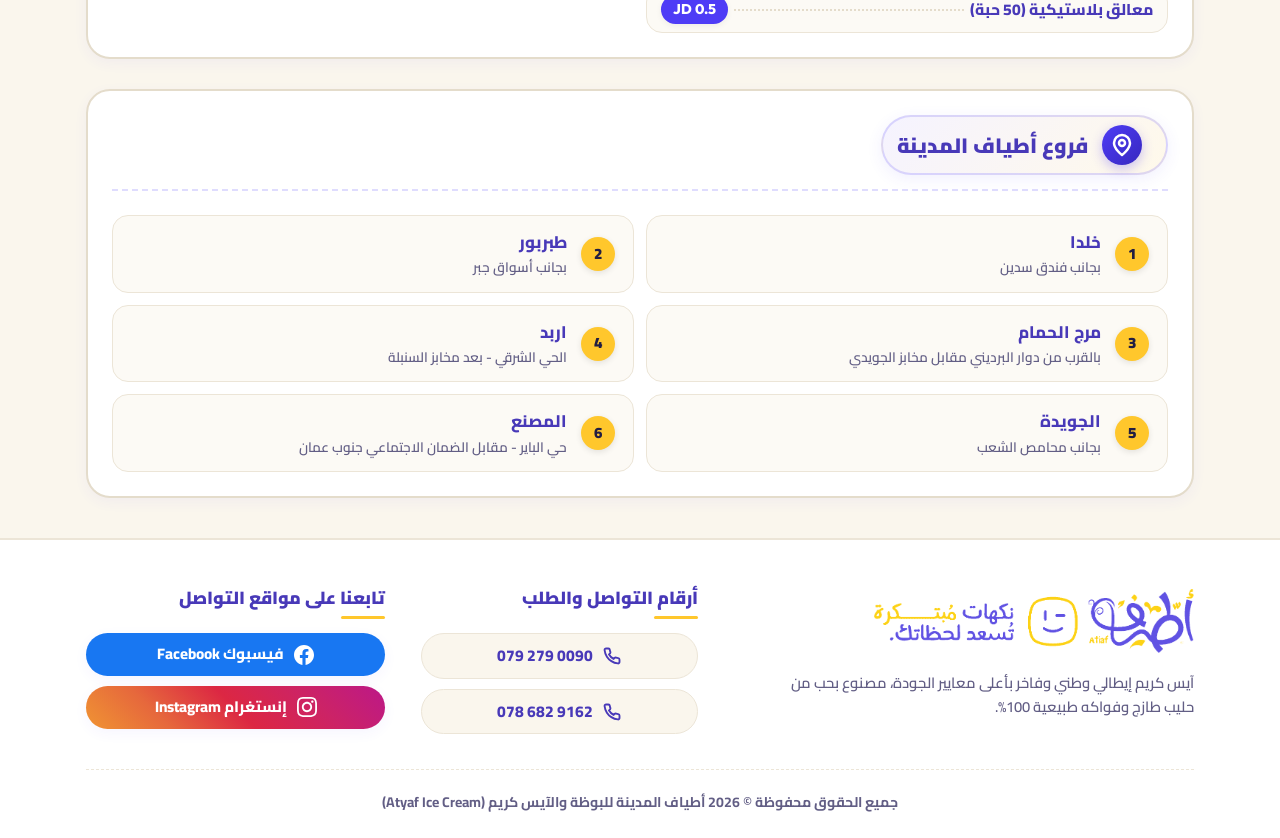
==== commit 363c47bd: "s" ====
--- a/index.html
+++ b/index.html
@@ -13,6 +13,12 @@
 
     <!-- Favicon -->
     <link rel="icon" type="image/png" href="images/logo.png">
+
+    <!-- Fonts (non-blocking) -->
+    <link rel="preconnect" href="https://fonts.googleapis.com">
+    <link rel="preconnect" href="https://fonts.gstatic.com" crossorigin>
+    <link rel="stylesheet"
+        href="https://fonts.googleapis.com/css2?family=Cairo:wght@400;600;700;800;900&family=Outfit:wght@500;600;700;800&family=Caveat:wght@700&display=swap">
 
     <!-- Stylesheet -->
     <link rel="stylesheet" href="css/menu.css">
@@ -106,7 +112,7 @@
     <section class="menu-hero-section">
         <div class="container">
             <div class="hero-image-card">
-                <img src="images/hero_section.png" alt="آيس كريم Ice Cream Time — أطياف" class="hero-full-banner-img">
+                <img src="images/hero_section.jpg" alt="آيس كريم Ice Cream Time — أطياف" class="hero-full-banner-img">
             </div>
 
 
--- a/css/menu.css
+++ b/css/menu.css
@@ -2,8 +2,6 @@
    Atyaf Ice Cream — Authentic Digital Menu UI (Exact Match to Reference Sheet)
    Strict RTL (Right-to-Left) Arabic Flow Architecture
    ========================================================================== */
-
-@import url('https://fonts.googleapis.com/css2?family=Cairo:wght@400;600;700;800;900&family=Outfit:wght@500;600;700;800&family=Caveat:wght@700&display=swap');
 
 :root {
     /* Exact Color Tokens from Atyaf Menu Reference Sheet */
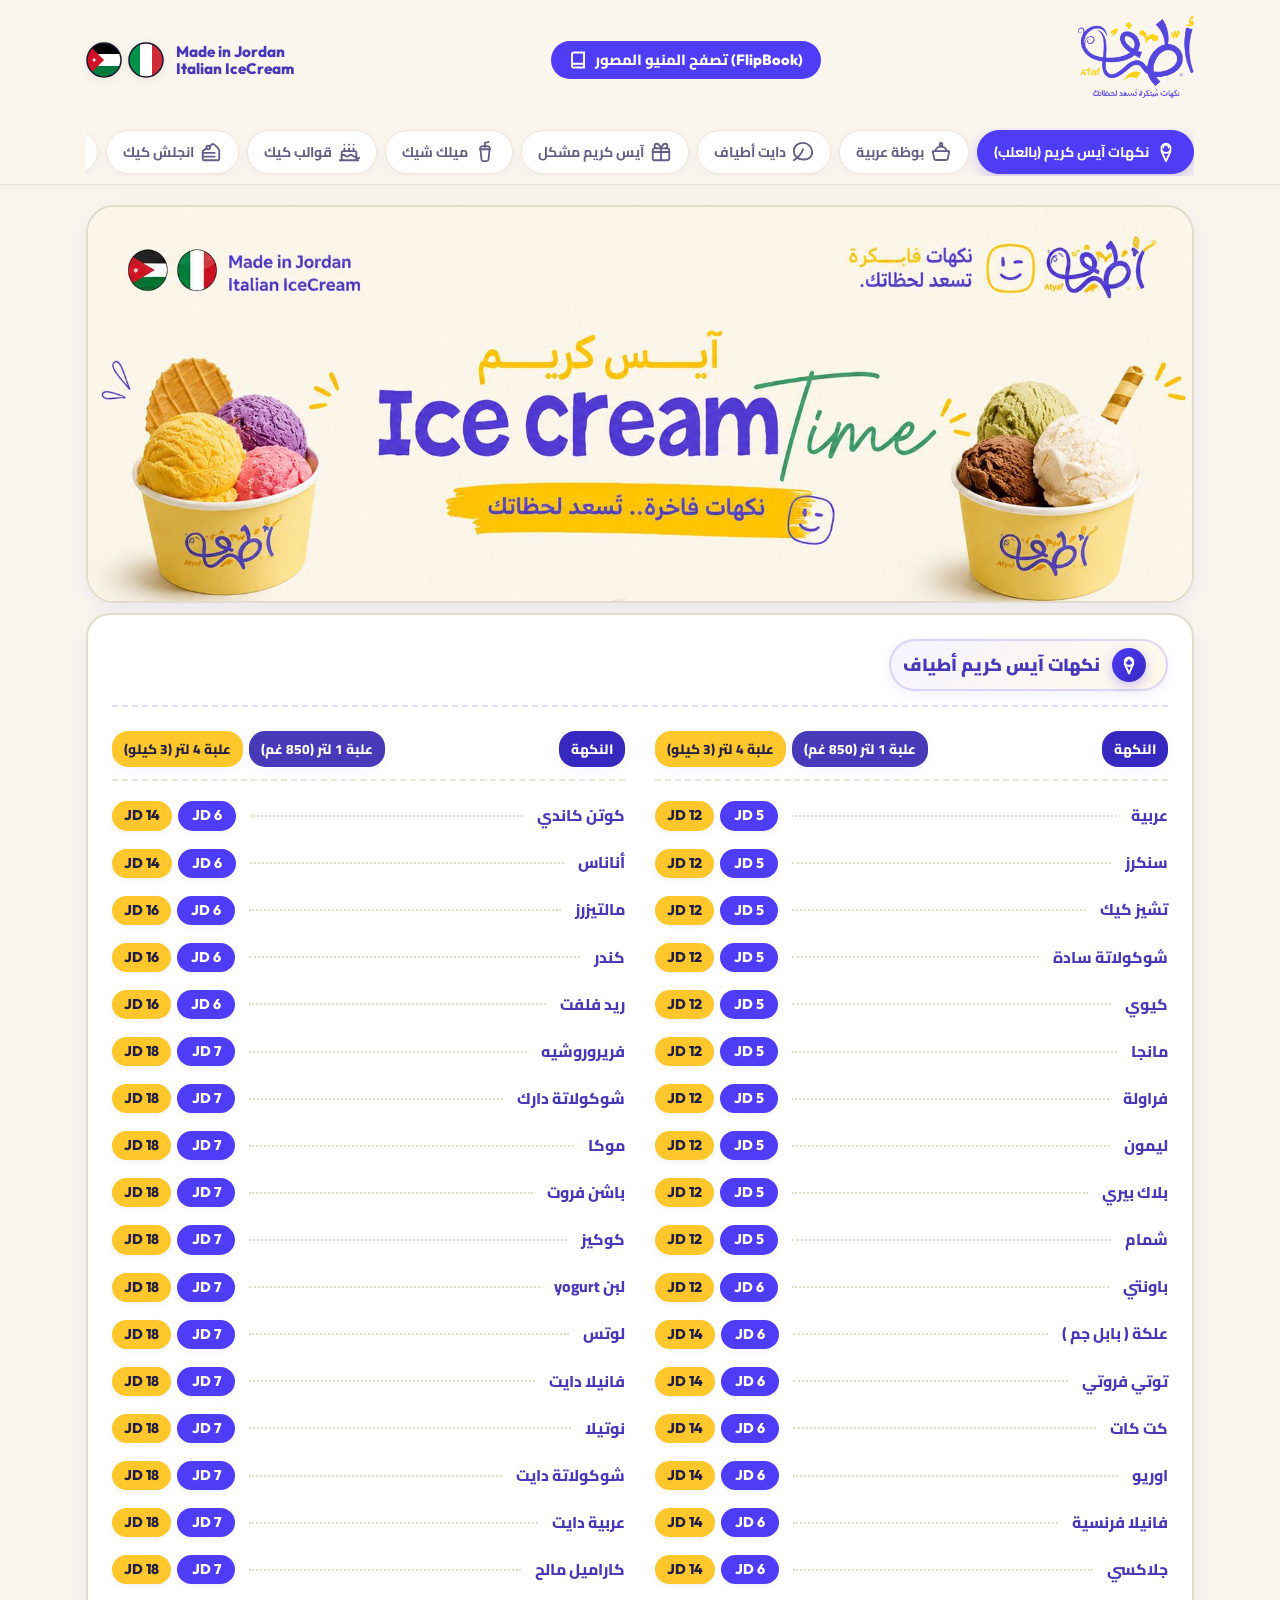
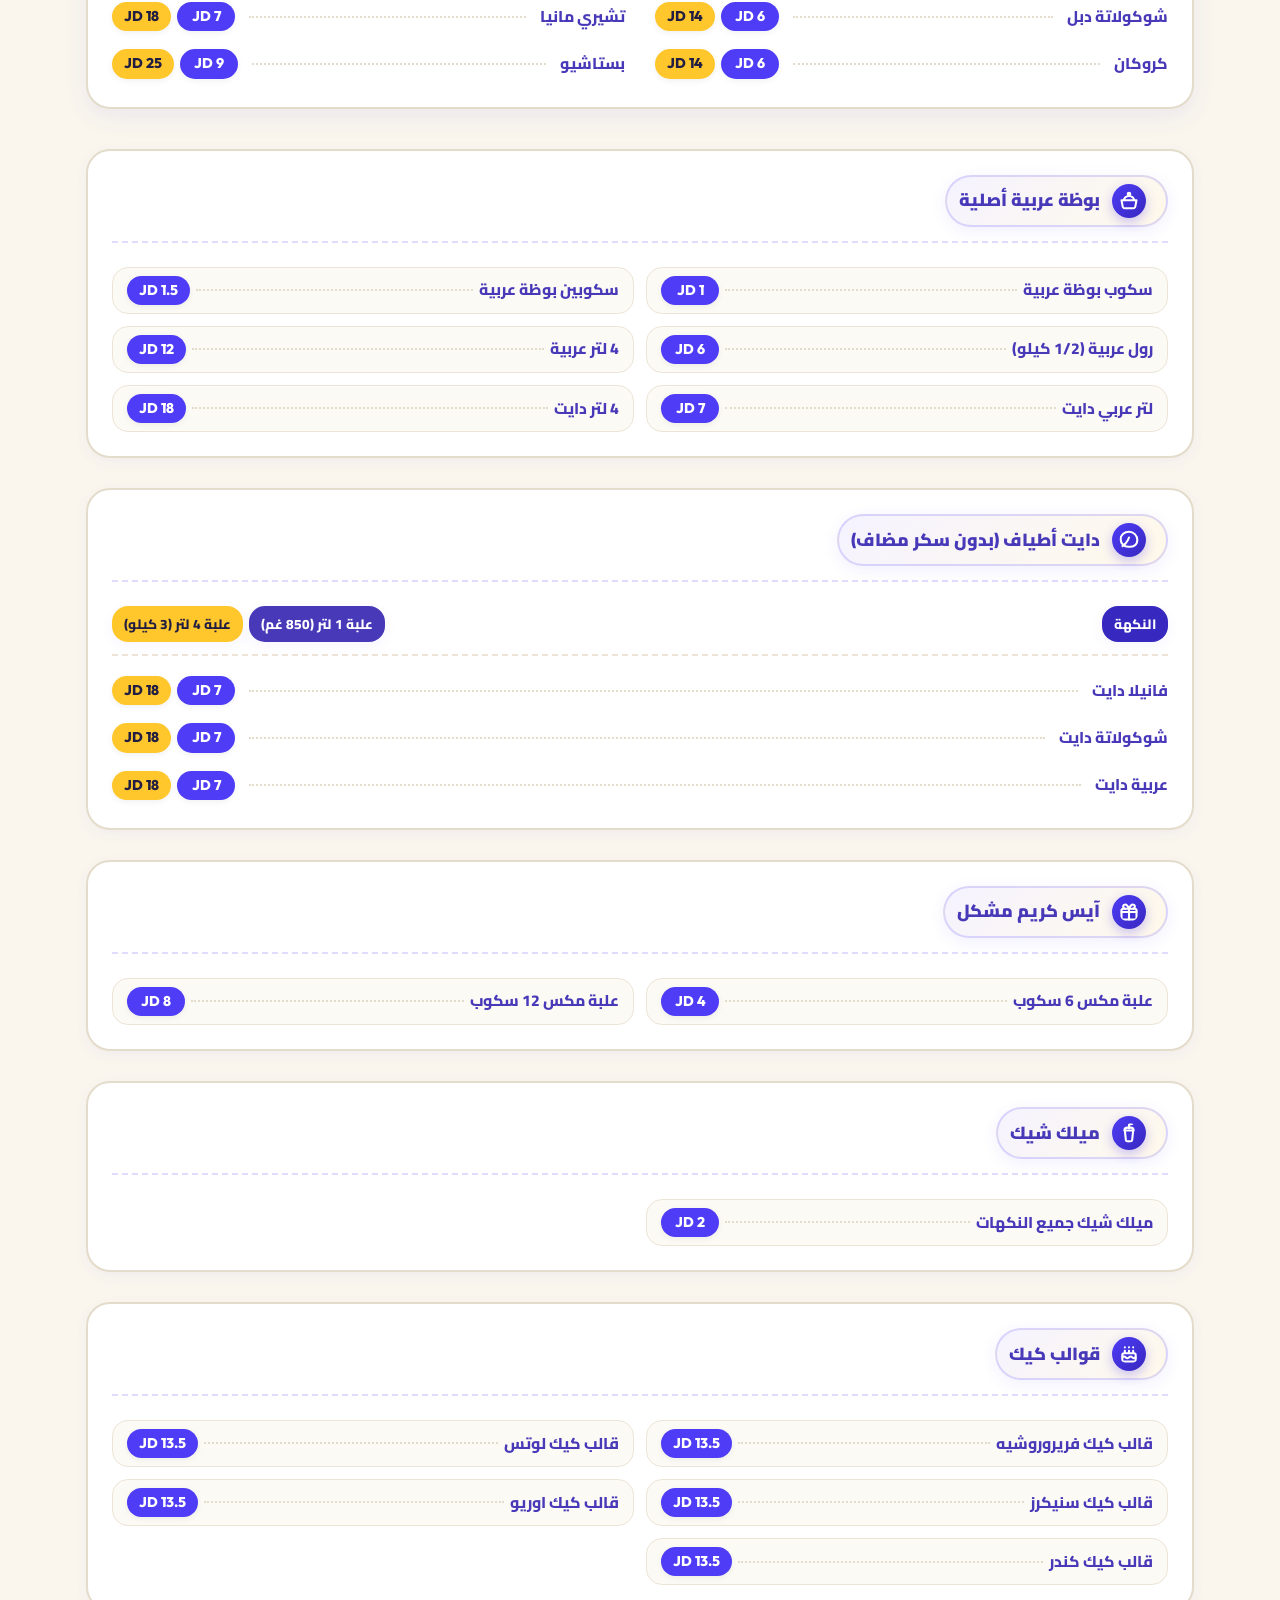
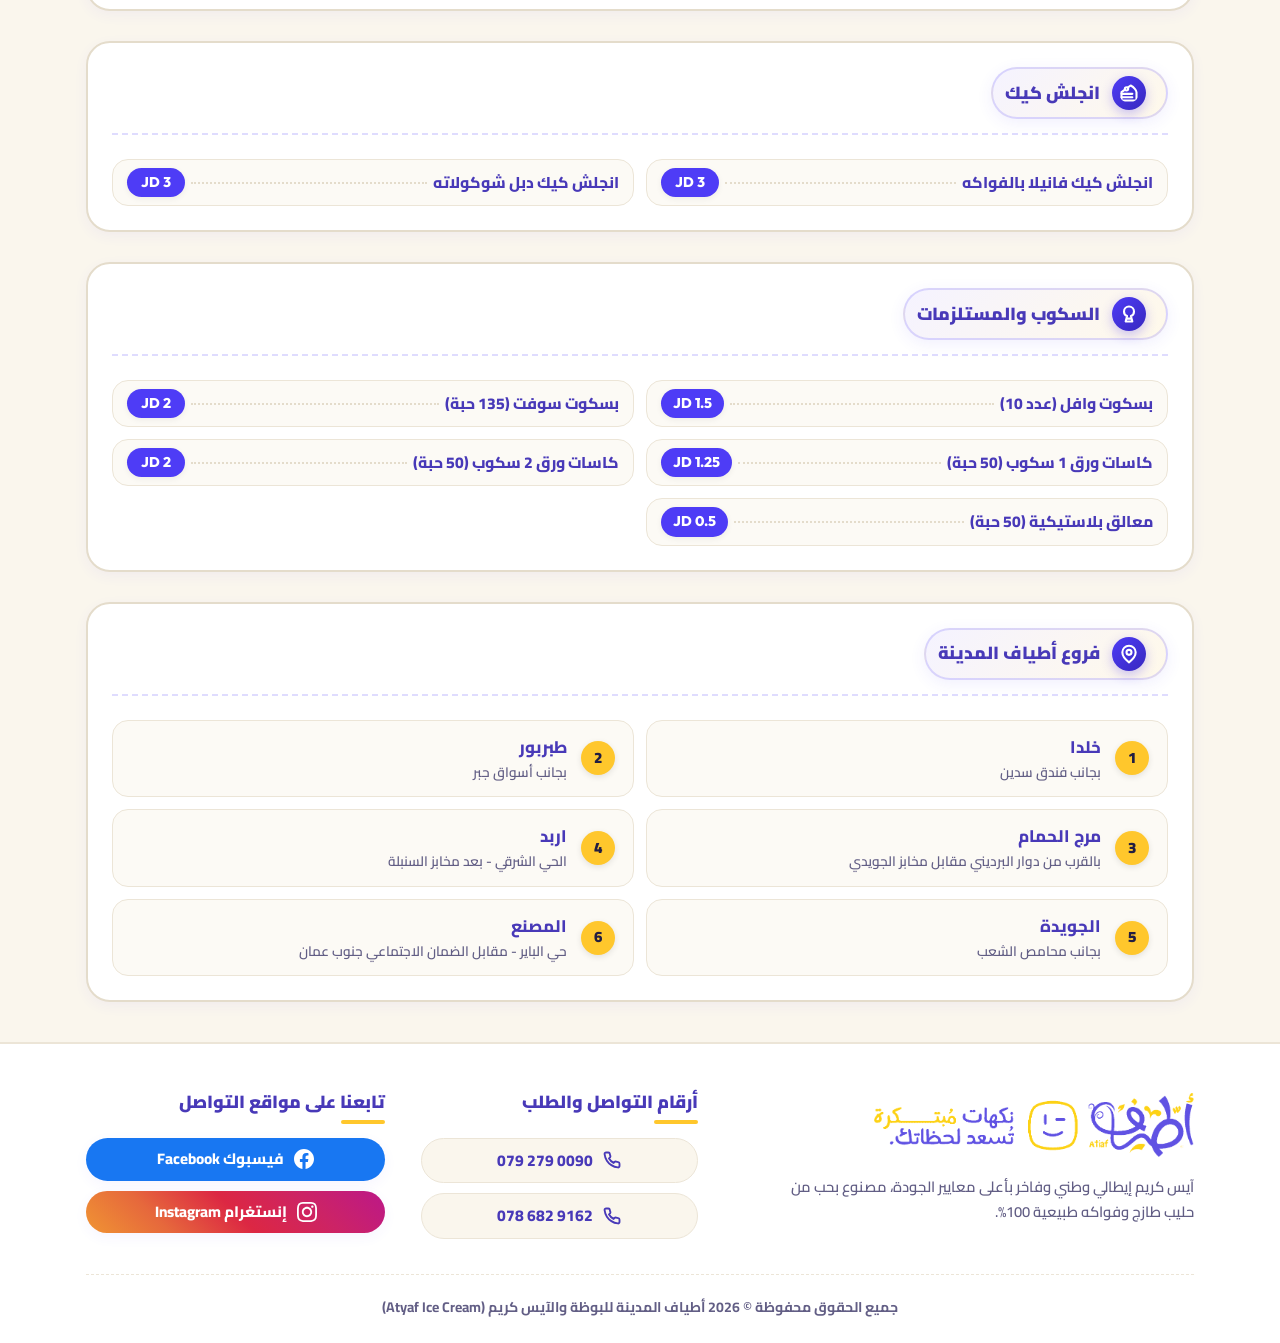
==== commit ee384493: "." ====
--- a/index.html
+++ b/index.html
@@ -250,6 +250,49 @@
             </div>
         </section>
 
+        <!-- 10. CAKE MOLDS SECTION -->
+        <section class="other-section-box" id="cake-molds">
+            <div class="section-title-header-wrap">
+                <h3 class="section-title-header">
+                    <svg width="24" height="24" viewBox="0 0 24 24" fill="none" stroke="currentColor" stroke-width="2.5"
+                        stroke-linecap="round" stroke-linejoin="round">
+                        <path d="M20 21v-8a2 2 0 0 0-2-2H6a2 2 0 0 0-2 2v8" />
+                        <path d="M4 16s.5-1 2-1 2.5 2 4 2 2.5-2 4-2 2.5 2 4 2 2-1 2-1" />
+                        <path d="M2 21h20" />
+                        <path d="M7 8v2" />
+                        <path d="M12 8v2" />
+                        <path d="M17 8v2" />
+                        <path d="M7 4h.01" />
+                        <path d="M12 4h.01" />
+                        <path d="M17 4h.01" />
+                    </svg>
+                    <span>قوالب كيك</span>
+                </h3>
+            </div>
+            <div class="simple-grid-container" id="cake-molds-grid">
+                <!-- Populated by menu.js -->
+            </div>
+        </section>
+
+        <!-- 11. ENGLISH CAKE SECTION -->
+        <section class="other-section-box" id="english-cake">
+            <div class="section-title-header-wrap">
+                <h3 class="section-title-header">
+                    <svg width="24" height="24" viewBox="0 0 24 24" fill="none" stroke="currentColor" stroke-width="2.5"
+                        stroke-linecap="round" stroke-linejoin="round">
+                        <circle cx="9" cy="7" r="2" />
+                        <path d="M7.2 7.9 3 11v9c0 .6.4 1 1 1h16c.6 0 1-.4 1-1v-9c0-2-3-6-7-8l-3.6 2.6" />
+                        <path d="M16 13H3" />
+                        <path d="M16 17H3" />
+                    </svg>
+                    <span>انجلش كيك</span>
+                </h3>
+            </div>
+            <div class="simple-grid-container" id="english-cake-grid">
+                <!-- Populated by menu.js -->
+            </div>
+        </section>
+
         <!-- 10. SUPPLIES SECTION -->
         <section class="other-section-box" id="supplies">
             <div class="section-title-header-wrap">
--- a/css/menu.css
+++ b/css/menu.css
@@ -513,13 +513,13 @@
 .section-title-header {
     display: inline-flex;
     align-items: center;
-    gap: 14px;
+    gap: 12px;
     background: linear-gradient(135deg, #F5F3FF 0%, #FFF9EA 100%);
-    padding: 8px 24px 8px 14px;
+    padding: 7px 20px 7px 12px;
     border-radius: var(--radius-pill);
     border: 2px solid rgba(78, 60, 246, 0.18);
     box-shadow: 0 4px 16px rgba(78, 60, 246, 0.08);
-    font-size: 1.3rem;
+    font-size: 1.1rem;
     font-weight: 900;
     color: var(--purple-header);
     transition: var(--transition);
@@ -536,9 +536,9 @@
 
 .section-title-header > svg,
 .section-title-icon-badge {
-    width: 40px;
-    height: 40px;
-    padding: 8px;
+    width: 34px;
+    height: 34px;
+    padding: 7px;
     border-radius: 50%;
     background: linear-gradient(135deg, var(--purple-primary) 0%, var(--purple-dark) 100%);
     stroke: #ffffff !important;
@@ -875,8 +875,15 @@
 
     .section-title-header-wrap {
         flex-direction: column;
-        align-items: flex-start;
+        align-items: center;
+        justify-content: center;
         gap: 12px;
+    }
+
+    .section-title-header {
+        font-size: 0.92rem;
+        padding: 6px 16px 6px 10px;
+        gap: 8px;
     }
 
     .header-phone-btns {
@@ -993,16 +1000,16 @@
     }
 
     .section-title-header {
-        font-size: 1.12rem;
-        padding: 6px 16px 6px 10px;
-        gap: 10px;
+        font-size: 0.82rem;
+        padding: 5px 12px 5px 8px;
+        gap: 6px;
     }
 
     .section-title-header > svg,
     .section-title-icon-badge {
-        width: 34px;
-        height: 34px;
-        padding: 6px;
+        width: 30px;
+        height: 30px;
+        padding: 5px;
     }
 
     .header-phone-btns {
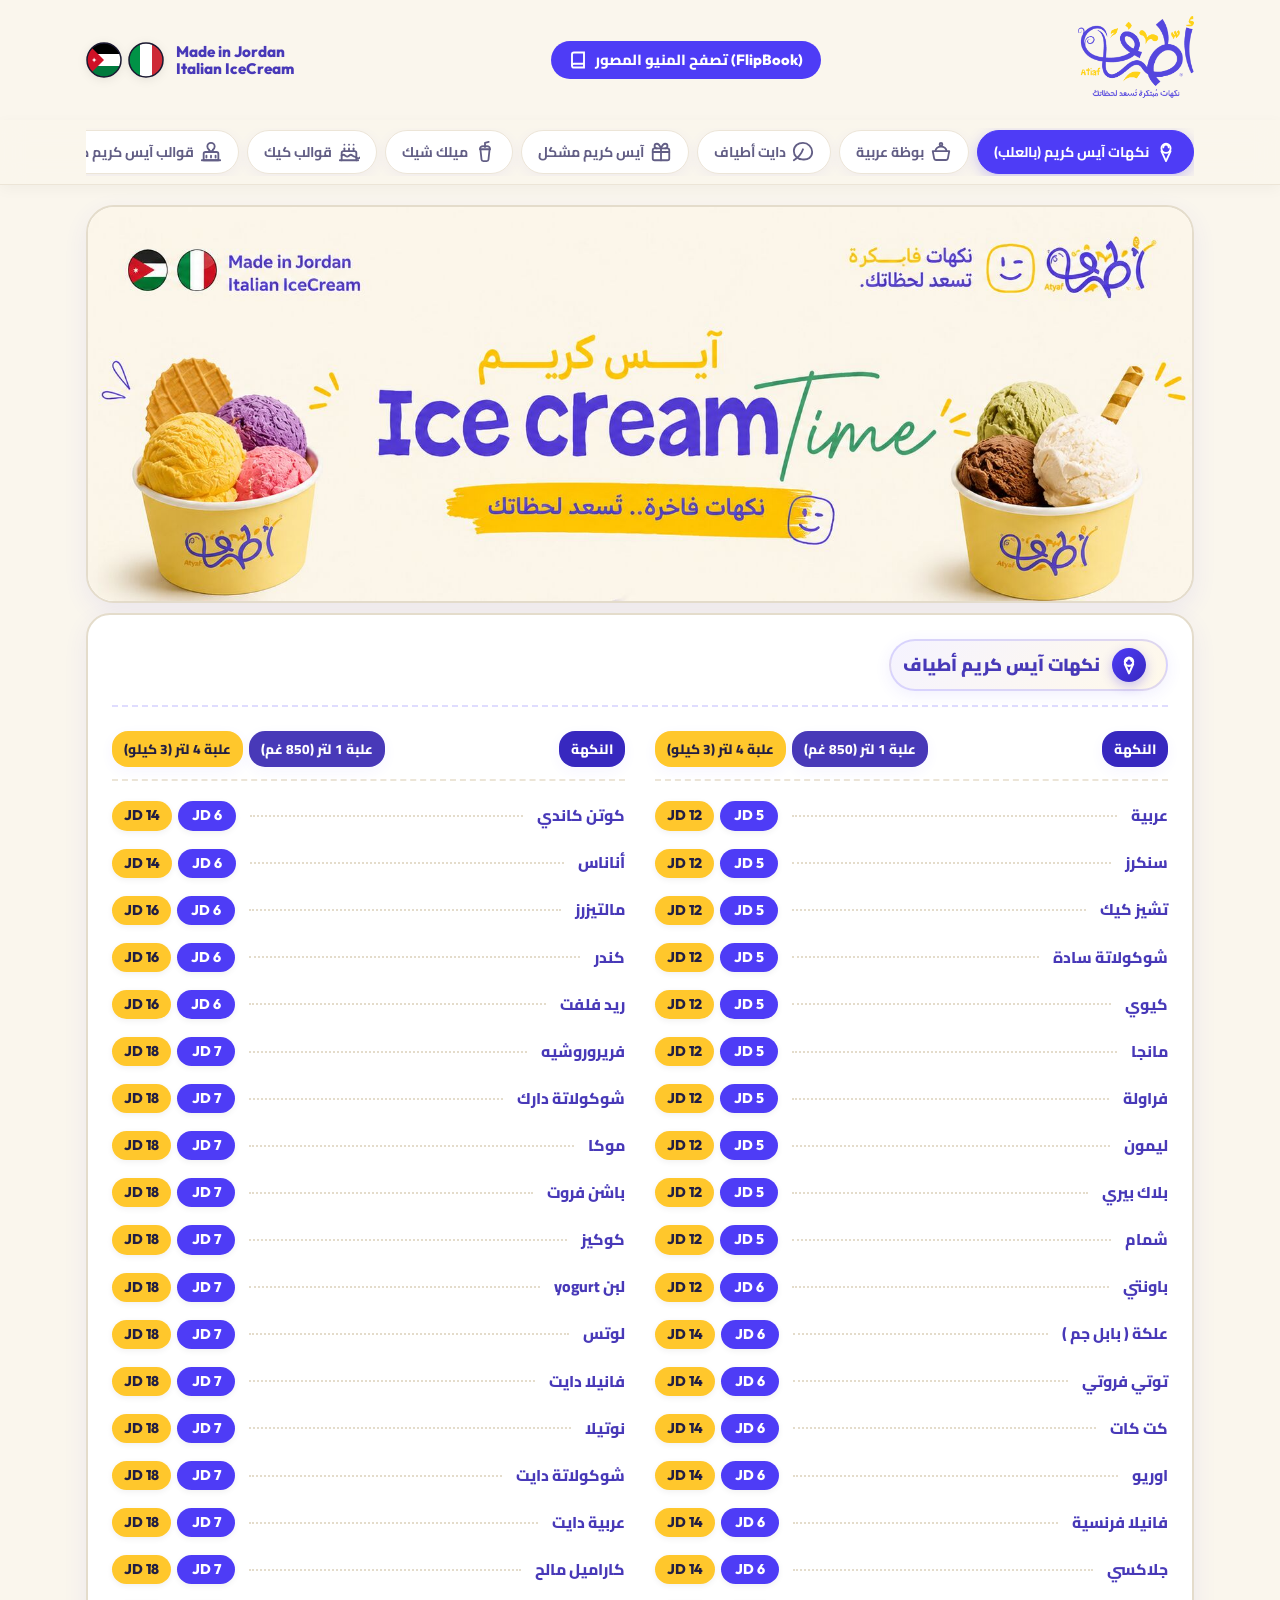
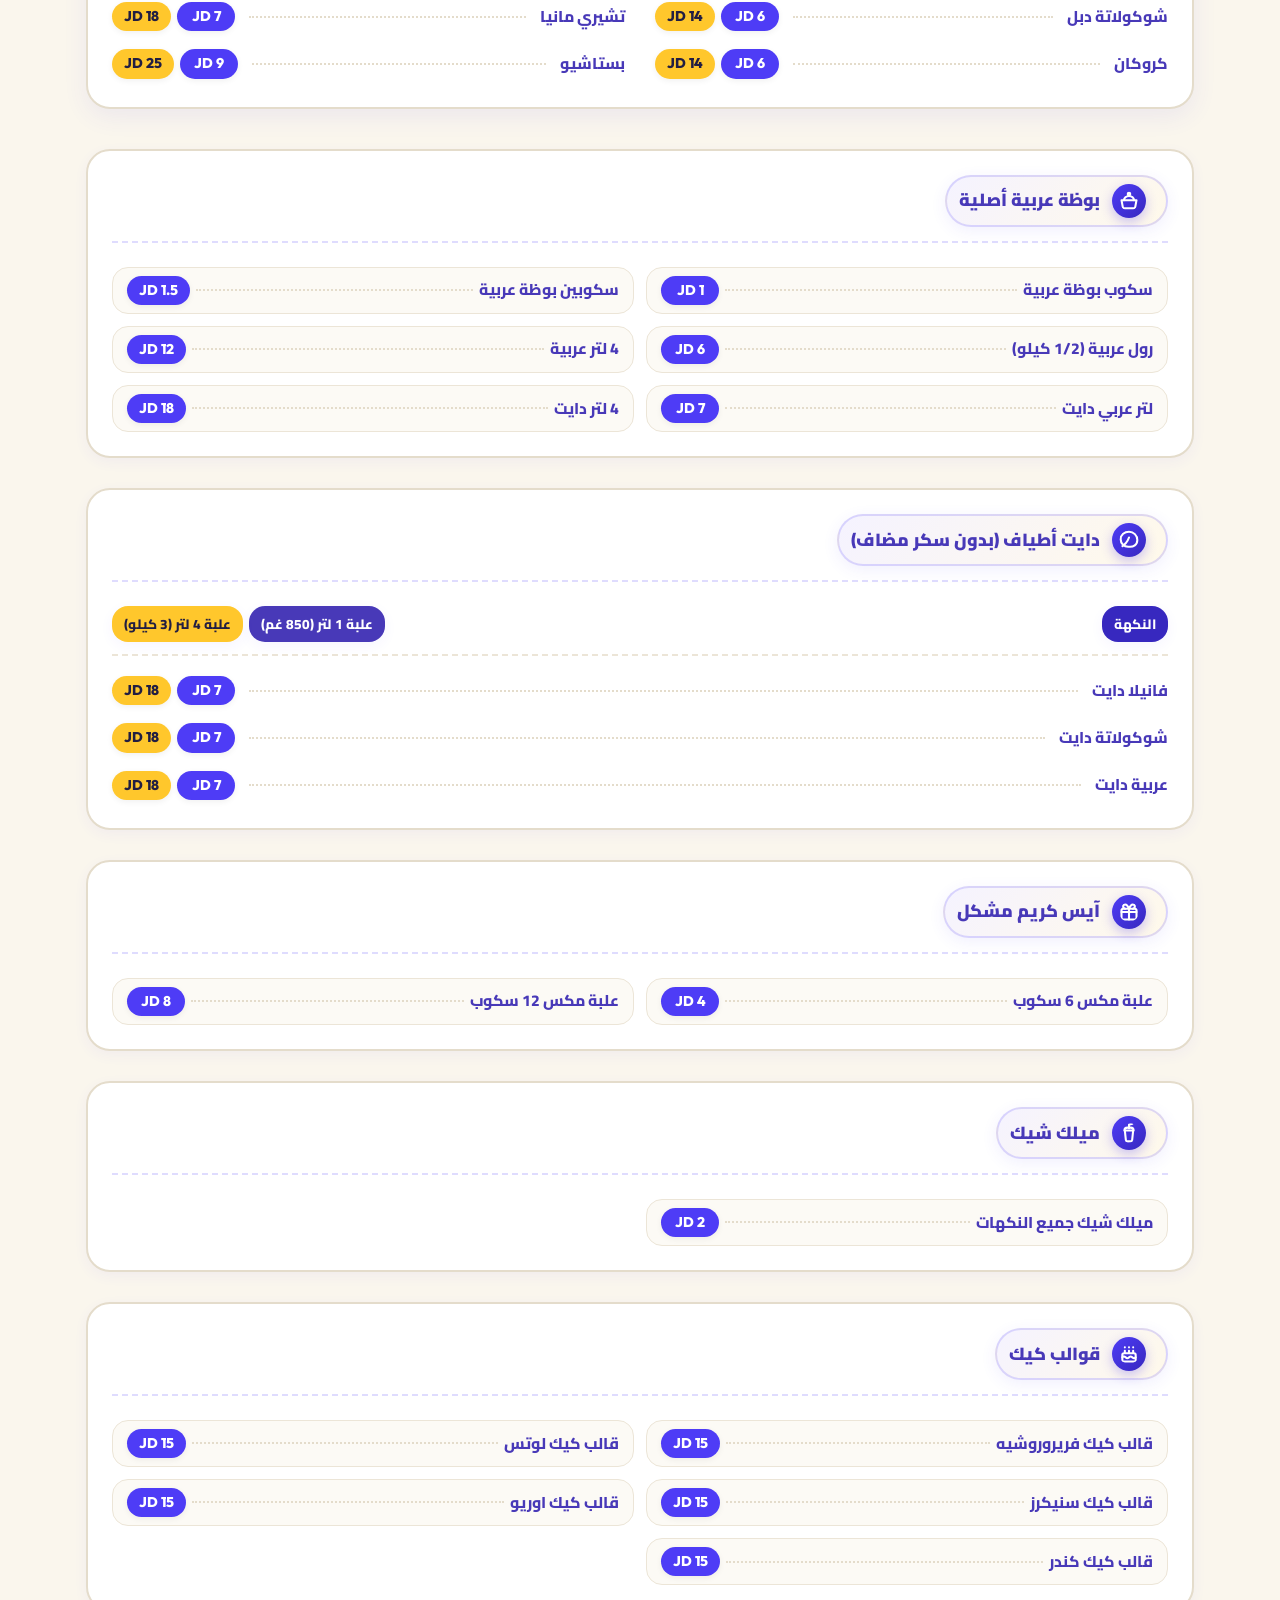
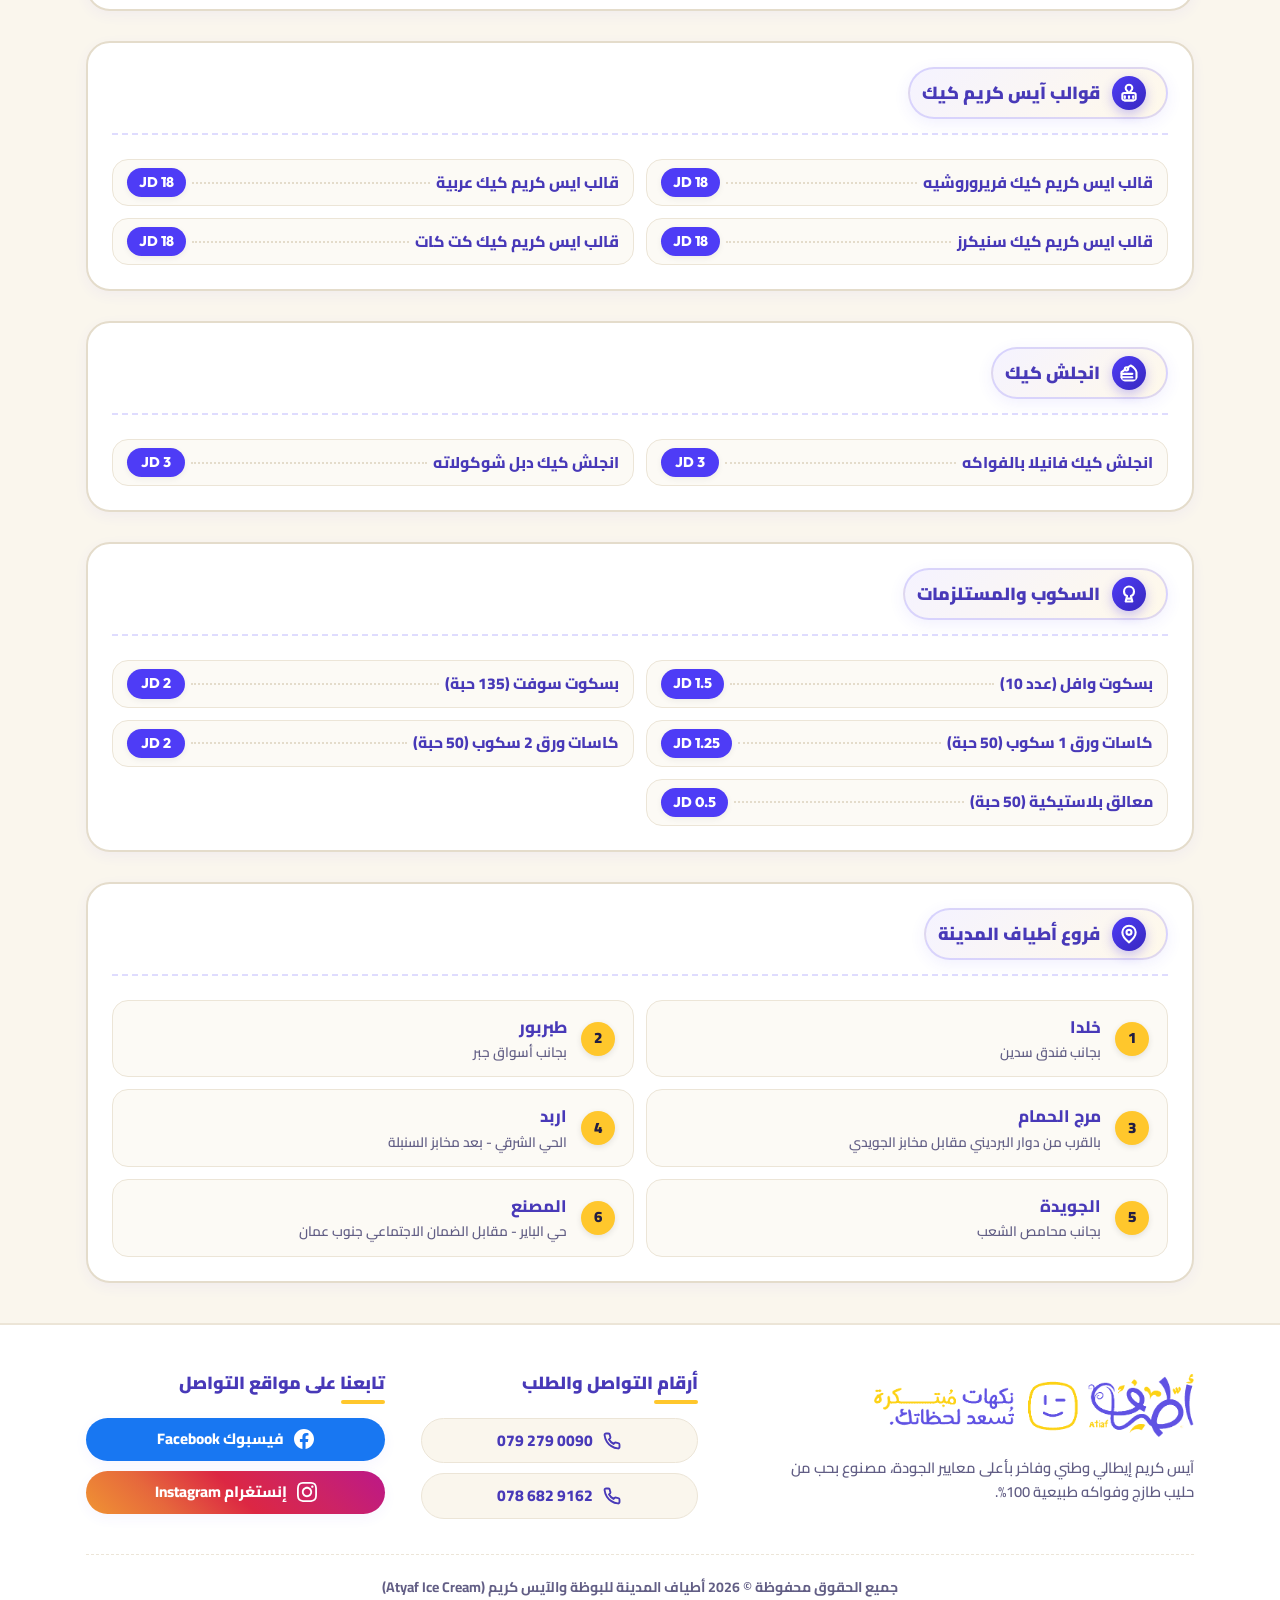
==== commit 458cdeb9: "." ====
--- a/index.html
+++ b/index.html
@@ -274,7 +274,28 @@
             </div>
         </section>
 
-        <!-- 11. ENGLISH CAKE SECTION -->
+        <!-- 11. ICE CREAM CAKE MOLDS SECTION -->
+        <section class="other-section-box" id="ice-cream-cake-molds">
+            <div class="section-title-header-wrap">
+                <h3 class="section-title-header">
+                    <svg width="24" height="24" viewBox="0 0 24 24" fill="none" stroke="currentColor" stroke-width="2.5"
+                        stroke-linecap="round" stroke-linejoin="round">
+                        <path d="M12 2a4 4 0 0 0-4 4c0 1.5.8 2.8 2 3.5V11h4V9.5c1.2-.7 2-2 2-3.5a4 4 0 0 0-4-4z" />
+                        <path d="M4 14a2 2 0 0 1 2-2h12a2 2 0 0 1 2 2v7H4v-7z" />
+                        <path d="M2 21h20" />
+                        <path d="M7 16v2" />
+                        <path d="M12 16v2" />
+                        <path d="M17 16v2" />
+                    </svg>
+                    <span>قوالب آيس كريم كيك</span>
+                </h3>
+            </div>
+            <div class="simple-grid-container" id="ice-cream-cake-molds-grid">
+                <!-- Populated by menu.js -->
+            </div>
+        </section>
+
+        <!-- 12. ENGLISH CAKE SECTION -->
         <section class="other-section-box" id="english-cake">
             <div class="section-title-header-wrap">
                 <h3 class="section-title-header">
@@ -293,7 +314,7 @@
             </div>
         </section>
 
-        <!-- 10. SUPPLIES SECTION -->
+        <!-- 13. SUPPLIES SECTION -->
         <section class="other-section-box" id="supplies">
             <div class="section-title-header-wrap">
                 <h3 class="section-title-header">
@@ -311,7 +332,7 @@
             </div>
         </section>
 
-        <!-- 8. BRANCHES & CONTACT SECTION -->
+        <!-- 14. BRANCHES & CONTACT SECTION -->
         <section class="other-section-box" id="branches-contact">
             <div class="section-title-header-wrap">
                 <h3 class="section-title-header">
@@ -333,7 +354,7 @@
 
 
 
-    <!-- 10. SITE FOOTER (With Logo 222.png, Phones, Facebook, Instagram) -->
+    <!-- 15. SITE FOOTER (With Logo 222.png, Phones, Facebook, Instagram) -->
     <footer class="site-footer">
         <div class="container">
             <div class="footer-top-grid">
